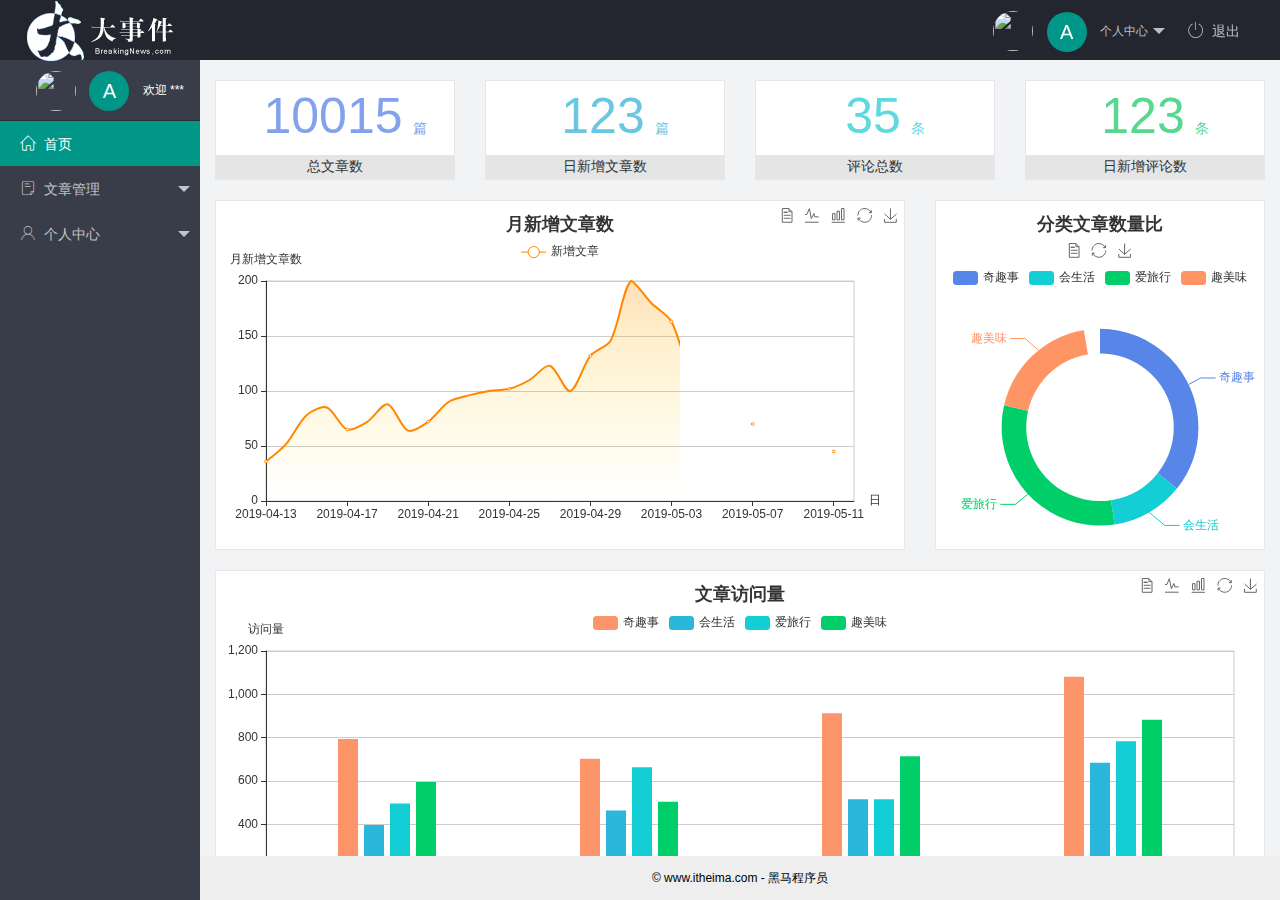
==== index.html @ da87f17a "init project" ====
<!DOCTYPE html>
<html lang="en">
  <head>
    <meta charset="UTF-8" />
    <meta name="viewport" content="width=device-width, initial-scale=1.0" />
    <title>后台主页</title>
    <!-- 导入 layui 的样式表 -->
    <link rel="stylesheet" href="/assets/lib/layui/css/layui.css" />
    <!-- 导入第三方图标库 -->
    <link rel="stylesheet" href="/assets/fonts/iconfont.css" />
    <!-- 导入自己的样式表 -->
    <link rel="stylesheet" href="/assets/css/index.css" />
  </head>
  <body class="layui-layout-body">
    <div class="layui-layout layui-layout-admin">
      <div class="layui-header">
        <div class="layui-logo">
          <img src="/assets/images/logo.png" alt="" />
        </div>
        <!-- 头部区域（可配合layui已有的水平导航） -->
        <ul class="layui-nav layui-layout-right">
          <li class="layui-nav-item">
            <a href="javascript:;" class="userinfo">
              <img src="http://t.cn/RCzsdCq" class="layui-nav-img" />
              <span class="text-avatar">A</span>
              个人中心
            </a>
            <dl class="layui-nav-child">
              <dd><a href="">基本资料</a></dd>
              <dd><a href="">更换头像</a></dd>
              <dd><a href="">重置密码</a></dd>
            </dl>
          </li>
          <li class="layui-nav-item">
            <a href=""><span class="iconfont icon-tuichu"></span>退出</a>
          </li>
        </ul>
      </div>

      <div class="layui-side layui-bg-black">
        <div class="layui-side-scroll">
          <div class="userinfo">
            <img src="http://t.cn/RCzsdCq" class="layui-nav-img" />
            <span class="text-avatar">A</span>
            <span id="welcome">欢迎 ***</span>
          </div>
          <!-- 左侧导航区域（可配合layui已有的垂直导航） -->
          <ul class="layui-nav layui-nav-tree" lay-shrink="all">
            <li class="layui-nav-item layui-this">
              <a href="/home/dashboard.html" target="fm"><span class="iconfont icon-home"></span>首页</a>
            </li>
            <li class="layui-nav-item">
              <a class="" href="javascript:;"><span class="iconfont icon-16"></span>文章管理</a>
              <dl class="layui-nav-child">
                <dd>
                  <a href="javascript:;"><i class="layui-icon layui-icon-app"></i>文章类别</a>
                </dd>
                <dd>
                  <a href="javascript:;"><i class="layui-icon layui-icon-app"></i>文章列表</a>
                </dd>
                <dd>
                  <a href="javascript:;"><i class="layui-icon layui-icon-app"></i>发布文章</a>
                </dd>
              </dl>
            </li>
            <li class="layui-nav-item">
              <a href="javascript:;"><span class="iconfont icon-user"></span>个人中心</a>
              <dl class="layui-nav-child">
                <dd>
                  <a href="javascript:;"><i class="layui-icon layui-icon-app"></i>基本资料</a>
                </dd>
                <dd>
                  <a href="javascript:;"><i class="layui-icon layui-icon-app"></i>更换头像</a>
                </dd>
                <dd>
                  <a href="javascript:;"><i class="layui-icon layui-icon-app"></i>重置密码</a>
                </dd>
              </dl>
            </li>
          </ul>
        </div>
      </div>

      <div class="layui-body">
        <!-- 内容主体区域 -->
        <iframe name="fm" src="/home/dashboard.html" frameborder="0"></iframe>
      </div>

      <div class="layui-footer">
        <!-- 底部固定区域 -->
        © www.itheima.com - 黑马程序员
      </div>
    </div>
    <!-- 导入 layui 的JS文件 -->
    <script src="/assets/lib/layui/layui.all.js"></script>
  </body>
</html>
---- assets/lib/layui/css/layui.css ----
/** layui-v2.5.5 MIT License By https://www.layui.com */
 .layui-inline,img{display:inline-block;vertical-align:middle}h1,h2,h3,h4,h5,h6{font-weight:400}.layui-edge,.layui-header,.layui-inline,.layui-main{position:relative}.layui-body,.layui-edge,.layui-elip{overflow:hidden}.layui-btn,.layui-edge,.layui-inline,img{vertical-align:middle}.layui-btn,.layui-disabled,.layui-icon,.layui-unselect{-moz-user-select:none;-webkit-user-select:none;-ms-user-select:none}.layui-elip,.layui-form-checkbox span,.layui-form-pane .layui-form-label{text-overflow:ellipsis;white-space:nowrap}.layui-breadcrumb,.layui-tree-btnGroup{visibility:hidden}blockquote,body,button,dd,div,dl,dt,form,h1,h2,h3,h4,h5,h6,input,li,ol,p,pre,td,textarea,th,ul{margin:0;padding:0;-webkit-tap-highlight-color:rgba(0,0,0,0)}a:active,a:hover{outline:0}img{border:none}li{list-style:none}table{border-collapse:collapse;border-spacing:0}h4,h5,h6{font-size:100%}button,input,optgroup,option,select,textarea{font-family:inherit;font-size:inherit;font-style:inherit;font-weight:inherit;outline:0}pre{white-space:pre-wrap;white-space:-moz-pre-wrap;white-space:-pre-wrap;white-space:-o-pre-wrap;word-wrap:break-word}body{line-height:24px;font:14px Helvetica Neue,Helvetica,PingFang SC,Tahoma,Arial,sans-serif}hr{height:1px;margin:10px 0;border:0;clear:both}a{color:#333;text-decoration:none}a:hover{color:#777}a cite{font-style:normal;*cursor:pointer}.layui-border-box,.layui-border-box *{box-sizing:border-box}.layui-box,.layui-box *{box-sizing:content-box}.layui-clear{clear:both;*zoom:1}.layui-clear:after{content:'\20';clear:both;*zoom:1;display:block;height:0}.layui-inline{*display:inline;*zoom:1}.layui-edge{display:inline-block;width:0;height:0;border-width:6px;border-style:dashed;border-color:transparent}.layui-edge-top{top:-4px;border-bottom-color:#999;border-bottom-style:solid}.layui-edge-right{border-left-color:#999;border-left-style:solid}.layui-edge-bottom{top:2px;border-top-color:#999;border-top-style:solid}.layui-edge-left{border-right-color:#999;border-right-style:solid}.layui-disabled,.layui-disabled:hover{color:#d2d2d2!important;cursor:not-allowed!important}.layui-circle{border-radius:100%}.layui-show{display:block!important}.layui-hide{display:none!important}@font-face{font-family:layui-icon;src:url(../font/iconfont.eot?v=250);src:url(../font/iconfont.eot?v=250#iefix) format('embedded-opentype'),url(../font/iconfont.woff2?v=250) format('woff2'),url(../font/iconfont.woff?v=250) format('woff'),url(../font/iconfont.ttf?v=250) format('truetype'),url(../font/iconfont.svg?v=250#layui-icon) format('svg')}.layui-icon{font-family:layui-icon!important;font-size:16px;font-style:normal;-webkit-font-smoothing:antialiased;-moz-osx-font-smoothing:grayscale}.layui-icon-reply-fill:before{content:"\e611"}.layui-icon-set-fill:before{content:"\e614"}.layui-icon-menu-fill:before{content:"\e60f"}.layui-icon-search:before{content:"\e615"}.layui-icon-share:before{content:"\e641"}.layui-icon-set-sm:before{content:"\e620"}.layui-icon-engine:before{content:"\e628"}.layui-icon-close:before{content:"\1006"}.layui-icon-close-fill:before{content:"\1007"}.layui-icon-chart-screen:before{content:"\e629"}.layui-icon-star:before{content:"\e600"}.layui-icon-circle-dot:before{content:"\e617"}.layui-icon-chat:before{content:"\e606"}.layui-icon-release:before{content:"\e609"}.layui-icon-list:before{content:"\e60a"}.layui-icon-chart:before{content:"\e62c"}.layui-icon-ok-circle:before{content:"\1005"}.layui-icon-layim-theme:before{content:"\e61b"}.layui-icon-table:before{content:"\e62d"}.layui-icon-right:before{content:"\e602"}.layui-icon-left:before{content:"\e603"}.layui-icon-cart-simple:before{content:"\e698"}.layui-icon-face-cry:before{content:"\e69c"}.layui-icon-face-smile:before{content:"\e6af"}.layui-icon-survey:before{content:"\e6b2"}.layui-icon-tree:before{content:"\e62e"}.layui-icon-upload-circle:before{content:"\e62f"}.layui-icon-add-circle:before{content:"\e61f"}.layui-icon-download-circle:before{content:"\e601"}.layui-icon-templeate-1:before{content:"\e630"}.layui-icon-util:before{content:"\e631"}.layui-icon-face-surprised:before{content:"\e664"}.layui-icon-edit:before{content:"\e642"}.layui-icon-speaker:before{content:"\e645"}.layui-icon-down:before{content:"\e61a"}.layui-icon-file:before{content:"\e621"}.layui-icon-layouts:before{content:"\e632"}.layui-icon-rate-half:before{content:"\e6c9"}.layui-icon-add-circle-fine:before{content:"\e608"}.layui-icon-prev-circle:before{content:"\e633"}.layui-icon-read:before{content:"\e705"}.layui-icon-404:before{content:"\e61c"}.layui-icon-carousel:before{content:"\e634"}.layui-icon-help:before{content:"\e607"}.layui-icon-code-circle:before{content:"\e635"}.layui-icon-water:before{content:"\e636"}.layui-icon-username:before{content:"\e66f"}.layui-icon-find-fill:before{content:"\e670"}.layui-icon-about:before{content:"\e60b"}.layui-icon-location:before{content:"\e715"}.layui-icon-up:before{content:"\e619"}.layui-icon-pause:before{content:"\e651"}.layui-icon-date:before{content:"\e637"}.layui-icon-layim-uploadfile:before{content:"\e61d"}.layui-icon-delete:before{content:"\e640"}.layui-icon-play:before{content:"\e652"}.layui-icon-top:before{content:"\e604"}.layui-icon-friends:before{content:"\e612"}.layui-icon-refresh-3:before{content:"\e9aa"}.layui-icon-ok:before{content:"\e605"}.layui-icon-layer:before{content:"\e638"}.layui-icon-face-smile-fine:before{content:"\e60c"}.layui-icon-dollar:before{content:"\e659"}.layui-icon-group:before{content:"\e613"}.layui-icon-layim-download:before{content:"\e61e"}.layui-icon-picture-fine:before{content:"\e60d"}.layui-icon-link:before{content:"\e64c"}.layui-icon-diamond:before{content:"\e735"}.layui-icon-log:before{content:"\e60e"}.layui-icon-rate-solid:before{content:"\e67a"}.layui-icon-fonts-del:before{content:"\e64f"}.layui-icon-unlink:before{content:"\e64d"}.layui-icon-fonts-clear:before{content:"\e639"}.layui-icon-triangle-r:before{content:"\e623"}.layui-icon-circle:before{content:"\e63f"}.layui-icon-radio:before{content:"\e643"}.layui-icon-align-center:before{content:"\e647"}.layui-icon-align-right:before{content:"\e648"}.layui-icon-align-left:before{content:"\e649"}.layui-icon-loading-1:before{content:"\e63e"}.layui-icon-return:before{content:"\e65c"}.layui-icon-fonts-strong:before{content:"\e62b"}.layui-icon-upload:before{content:"\e67c"}.layui-icon-dialogue:before{content:"\e63a"}.layui-icon-video:before{content:"\e6ed"}.layui-icon-headset:before{content:"\e6fc"}.layui-icon-cellphone-fine:before{content:"\e63b"}.layui-icon-add-1:before{content:"\e654"}.layui-icon-face-smile-b:before{content:"\e650"}.layui-icon-fonts-html:before{content:"\e64b"}.layui-icon-form:before{content:"\e63c"}.layui-icon-cart:before{content:"\e657"}.layui-icon-camera-fill:before{content:"\e65d"}.layui-icon-tabs:before{content:"\e62a"}.layui-icon-fonts-code:before{content:"\e64e"}.layui-icon-fire:before{content:"\e756"}.layui-icon-set:before{content:"\e716"}.layui-icon-fonts-u:before{content:"\e646"}.layui-icon-triangle-d:before{content:"\e625"}.layui-icon-tips:before{content:"\e702"}.layui-icon-picture:before{content:"\e64a"}.layui-icon-more-vertical:before{content:"\e671"}.layui-icon-flag:before{content:"\e66c"}.layui-icon-loading:before{content:"\e63d"}.layui-icon-fonts-i:before{content:"\e644"}.layui-icon-refresh-1:before{content:"\e666"}.layui-icon-rmb:before{content:"\e65e"}.layui-icon-home:before{content:"\e68e"}.layui-icon-user:before{content:"\e770"}.layui-icon-notice:before{content:"\e667"}.layui-icon-login-weibo:before{content:"\e675"}.layui-icon-voice:before{content:"\e688"}.layui-icon-upload-drag:before{content:"\e681"}.layui-icon-login-qq:before{content:"\e676"}.layui-icon-snowflake:before{content:"\e6b1"}.layui-icon-file-b:before{content:"\e655"}.layui-icon-template:before{content:"\e663"}.layui-icon-auz:before{content:"\e672"}.layui-icon-console:before{content:"\e665"}.layui-icon-app:before{content:"\e653"}.layui-icon-prev:before{content:"\e65a"}.layui-icon-website:before{content:"\e7ae"}.layui-icon-next:before{content:"\e65b"}.layui-icon-component:before{content:"\e857"}.layui-icon-more:before{content:"\e65f"}.layui-icon-login-wechat:before{content:"\e677"}.layui-icon-shrink-right:before{content:"\e668"}.layui-icon-spread-left:before{content:"\e66b"}.layui-icon-camera:before{content:"\e660"}.layui-icon-note:before{content:"\e66e"}.layui-icon-refresh:before{content:"\e669"}.layui-icon-female:before{content:"\e661"}.layui-icon-male:before{content:"\e662"}.layui-icon-password:before{content:"\e673"}.layui-icon-senior:before{content:"\e674"}.layui-icon-theme:before{content:"\e66a"}.layui-icon-tread:before{content:"\e6c5"}.layui-icon-praise:before{content:"\e6c6"}.layui-icon-star-fill:before{content:"\e658"}.layui-icon-rate:before{content:"\e67b"}.layui-icon-template-1:before{content:"\e656"}.layui-icon-vercode:before{content:"\e679"}.layui-icon-cellphone:before{content:"\e678"}.layui-icon-screen-full:before{content:"\e622"}.layui-icon-screen-restore:before{content:"\e758"}.layui-icon-cols:before{content:"\e610"}.layui-icon-export:before{content:"\e67d"}.layui-icon-print:before{content:"\e66d"}.layui-icon-slider:before{content:"\e714"}.layui-icon-addition:before{content:"\e624"}.layui-icon-subtraction:before{content:"\e67e"}.layui-icon-service:before{content:"\e626"}.layui-icon-transfer:before{content:"\e691"}.layui-main{width:1140px;margin:0 auto}.layui-header{z-index:1000;height:60px}.layui-header a:hover{transition:all .5s;-webkit-transition:all .5s}.layui-side{position:fixed;left:0;top:0;bottom:0;z-index:999;width:200px;overflow-x:hidden}.layui-side-scroll{position:relative;width:220px;height:100%;overflow-x:hidden}.layui-body{position:absolute;left:200px;right:0;top:0;bottom:0;z-index:998;width:auto;overflow-y:auto;box-sizing:border-box}.layui-layout-body{overflow:hidden}.layui-layout-admin .layui-header{background-color:#23262E}.layui-layout-admin .layui-side{top:60px;width:200px;overflow-x:hidden}.layui-layout-admin .layui-body{position:fixed;top:60px;bottom:44px}.layui-layout-admin .layui-main{width:auto;margin:0 15px}.layui-layout-admin .layui-footer{position:fixed;left:200px;right:0;bottom:0;height:44px;line-height:44px;padding:0 15px;background-color:#eee}.layui-layout-admin .layui-logo{position:absolute;left:0;top:0;width:200px;height:100%;line-height:60px;text-align:center;color:#009688;font-size:16px}.layui-layout-admin .layui-header .layui-nav{background:0 0}.layui-layout-left{position:absolute!important;left:200px;top:0}.layui-layout-right{position:absolute!important;right:0;top:0}.layui-container{position:relative;margin:0 auto;padding:0 15px;box-sizing:border-box}.layui-fluid{position:relative;margin:0 auto;padding:0 15px}.layui-row:after,.layui-row:before{content:'';display:block;clear:both}.layui-col-lg1,.layui-col-lg10,.layui-col-lg11,.layui-col-lg12,.layui-col-lg2,.layui-col-lg3,.layui-col-lg4,.layui-col-lg5,.layui-col-lg6,.layui-col-lg7,.layui-col-lg8,.layui-col-lg9,.layui-col-md1,.layui-col-md10,.layui-col-md11,.layui-col-md12,.layui-col-md2,.layui-col-md3,.layui-col-md4,.layui-col-md5,.layui-col-md6,.layui-col-md7,.layui-col-md8,.layui-col-md9,.layui-col-sm1,.layui-col-sm10,.layui-col-sm11,.layui-col-sm12,.layui-col-sm2,.layui-col-sm3,.layui-col-sm4,.layui-col-sm5,.layui-col-sm6,.layui-col-sm7,.layui-col-sm8,.layui-col-sm9,.layui-col-xs1,.layui-col-xs10,.layui-col-xs11,.layui-col-xs12,.layui-col-xs2,.layui-col-xs3,.layui-col-xs4,.layui-col-xs5,.layui-col-xs6,.layui-col-xs7,.layui-col-xs8,.layui-col-xs9{position:relative;display:block;box-sizing:border-box}.layui-col-xs1,.layui-col-xs10,.layui-col-xs11,.layui-col-xs12,.layui-col-xs2,.layui-col-xs3,.layui-col-xs4,.layui-col-xs5,.layui-col-xs6,.layui-col-xs7,.layui-col-xs8,.layui-col-xs9{float:left}.layui-col-xs1{width:8.33333333%}.layui-col-xs2{width:16.66666667%}.layui-col-xs3{width:25%}.layui-col-xs4{width:33.33333333%}.layui-col-xs5{width:41.66666667%}.layui-col-xs6{width:50%}.layui-col-xs7{width:58.33333333%}.layui-col-xs8{width:66.66666667%}.layui-col-xs9{width:75%}.layui-col-xs10{width:83.33333333%}.layui-col-xs11{width:91.66666667%}.layui-col-xs12{width:100%}.layui-col-xs-offset1{margin-left:8.33333333%}.layui-col-xs-offset2{margin-left:16.66666667%}.layui-col-xs-offset3{margin-left:25%}.layui-col-xs-offset4{margin-left:33.33333333%}.layui-col-xs-offset5{margin-left:41.66666667%}.layui-col-xs-offset6{margin-left:50%}.layui-col-xs-offset7{margin-left:58.33333333%}.layui-col-xs-offset8{margin-left:66.66666667%}.layui-col-xs-offset9{margin-left:75%}.layui-col-xs-offset10{margin-left:83.33333333%}.layui-col-xs-offset11{margin-left:91.66666667%}.layui-col-xs-offset12{margin-left:100%}@media screen and (max-width:768px){.layui-hide-xs{display:none!important}.layui-show-xs-block{display:block!important}.layui-show-xs-inline{display:inline!important}.layui-show-xs-inline-block{display:inline-block!important}}@media screen and (min-width:768px){.layui-container{width:750px}.layui-hide-sm{display:none!important}.layui-show-sm-block{display:block!important}.layui-show-sm-inline{display:inline!important}.layui-show-sm-inline-block{display:inline-block!important}.layui-col-sm1,.layui-col-sm10,.layui-col-sm11,.layui-col-sm12,.layui-col-sm2,.layui-col-sm3,.layui-col-sm4,.layui-col-sm5,.layui-col-sm6,.layui-col-sm7,.layui-col-sm8,.layui-col-sm9{float:left}.layui-col-sm1{width:8.33333333%}.layui-col-sm2{width:16.66666667%}.layui-col-sm3{width:25%}.layui-col-sm4{width:33.33333333%}.layui-col-sm5{width:41.66666667%}.layui-col-sm6{width:50%}.layui-col-sm7{width:58.33333333%}.layui-col-sm8{width:66.66666667%}.layui-col-sm9{width:75%}.layui-col-sm10{width:83.33333333%}.layui-col-sm11{width:91.66666667%}.layui-col-sm12{width:100%}.layui-col-sm-offset1{margin-left:8.33333333%}.layui-col-sm-offset2{margin-left:16.66666667%}.layui-col-sm-offset3{margin-left:25%}.layui-col-sm-offset4{margin-left:33.33333333%}.layui-col-sm-offset5{margin-left:41.66666667%}.layui-col-sm-offset6{margin-left:50%}.layui-col-sm-offset7{margin-left:58.33333333%}.layui-col-sm-offset8{margin-left:66.66666667%}.layui-col-sm-offset9{margin-left:75%}.layui-col-sm-offset10{margin-left:83.33333333%}.layui-col-sm-offset11{margin-left:91.66666667%}.layui-col-sm-offset12{margin-left:100%}}@media screen and (min-width:992px){.layui-container{width:970px}.layui-hide-md{display:none!important}.layui-show-md-block{display:block!important}.layui-show-md-inline{display:inline!important}.layui-show-md-inline-block{display:inline-block!important}.layui-col-md1,.layui-col-md10,.layui-col-md11,.layui-col-md12,.layui-col-md2,.layui-col-md3,.layui-col-md4,.layui-col-md5,.layui-col-md6,.layui-col-md7,.layui-col-md8,.layui-col-md9{float:left}.layui-col-md1{width:8.33333333%}.layui-col-md2{width:16.66666667%}.layui-col-md3{width:25%}.layui-col-md4{width:33.33333333%}.layui-col-md5{width:41.66666667%}.layui-col-md6{width:50%}.layui-col-md7{width:58.33333333%}.layui-col-md8{width:66.66666667%}.layui-col-md9{width:75%}.layui-col-md10{width:83.33333333%}.layui-col-md11{width:91.66666667%}.layui-col-md12{width:100%}.layui-col-md-offset1{margin-left:8.33333333%}.layui-col-md-offset2{margin-left:16.66666667%}.layui-col-md-offset3{margin-left:25%}.layui-col-md-offset4{margin-left:33.33333333%}.layui-col-md-offset5{margin-left:41.66666667%}.layui-col-md-offset6{margin-left:50%}.layui-col-md-offset7{margin-left:58.33333333%}.layui-col-md-offset8{margin-left:66.66666667%}.layui-col-md-offset9{margin-left:75%}.layui-col-md-offset10{margin-left:83.33333333%}.layui-col-md-offset11{margin-left:91.66666667%}.layui-col-md-offset12{margin-left:100%}}@media screen and (min-width:1200px){.layui-container{width:1170px}.layui-hide-lg{display:none!important}.layui-show-lg-block{display:block!important}.layui-show-lg-inline{display:inline!important}.layui-show-lg-inline-block{display:inline-block!important}.layui-col-lg1,.layui-col-lg10,.layui-col-lg11,.layui-col-lg12,.layui-col-lg2,.layui-col-lg3,.layui-col-lg4,.layui-col-lg5,.layui-col-lg6,.layui-col-lg7,.layui-col-lg8,.layui-col-lg9{float:left}.layui-col-lg1{width:8.33333333%}.layui-col-lg2{width:16.66666667%}.layui-col-lg3{width:25%}.layui-col-lg4{width:33.33333333%}.layui-col-lg5{width:41.66666667%}.layui-col-lg6{width:50%}.layui-col-lg7{width:58.33333333%}.layui-col-lg8{width:66.66666667%}.layui-col-lg9{width:75%}.layui-col-lg10{width:83.33333333%}.layui-col-lg11{width:91.66666667%}.layui-col-lg12{width:100%}.layui-col-lg-offset1{margin-left:8.33333333%}.layui-col-lg-offset2{margin-left:16.66666667%}.layui-col-lg-offset3{margin-left:25%}.layui-col-lg-offset4{margin-left:33.33333333%}.layui-col-lg-offset5{margin-left:41.66666667%}.layui-col-lg-offset6{margin-left:50%}.layui-col-lg-offset7{margin-left:58.33333333%}.layui-col-lg-offset8{margin-left:66.66666667%}.layui-col-lg-offset9{margin-left:75%}.layui-col-lg-offset10{margin-left:83.33333333%}.layui-col-lg-offset11{margin-left:91.66666667%}.layui-col-lg-offset12{margin-left:100%}}.layui-col-space1{margin:-.5px}.layui-col-space1>*{padding:.5px}.layui-col-space3{margin:-1.5px}.layui-col-space3>*{padding:1.5px}.layui-col-space5{margin:-2.5px}.layui-col-space5>*{padding:2.5px}.layui-col-space8{margin:-3.5px}.layui-col-space8>*{padding:3.5px}.layui-col-space10{margin:-5px}.layui-col-space10>*{padding:5px}.layui-col-space12{margin:-6px}.layui-col-space12>*{padding:6px}.layui-col-space15{margin:-7.5px}.layui-col-space15>*{padding:7.5px}.layui-col-space18{margin:-9px}.layui-col-space18>*{padding:9px}.layui-col-space20{margin:-10px}.layui-col-space20>*{padding:10px}.layui-col-space22{margin:-11px}.layui-col-space22>*{padding:11px}.layui-col-space25{margin:-12.5px}.layui-col-space25>*{padding:12.5px}.layui-col-space30{margin:-15px}.layui-col-space30>*{padding:15px}.layui-btn,.layui-input,.layui-select,.layui-textarea,.layui-upload-button{outline:0;-webkit-appearance:none;transition:all .3s;-webkit-transition:all .3s;box-sizing:border-box}.layui-elem-quote{margin-bottom:10px;padding:15px;line-height:22px;border-left:5px solid #009688;border-radius:0 2px 2px 0;background-color:#f2f2f2}.layui-quote-nm{border-style:solid;border-width:1px 1px 1px 5px;background:0 0}.layui-elem-field{margin-bottom:10px;padding:0;border-width:1px;border-style:solid}.layui-elem-field legend{margin-left:20px;padding:0 10px;font-size:20px;font-weight:300}.layui-field-title{margin:10px 0 20px;border-width:1px 0 0}.layui-field-box{padding:10px 15px}.layui-field-title .layui-field-box{padding:10px 0}.layui-progress{position:relative;height:6px;border-radius:20px;background-color:#e2e2e2}.layui-progress-bar{position:absolute;left:0;top:0;width:0;max-width:100%;height:6px;border-radius:20px;text-align:right;background-color:#5FB878;transition:all .3s;-webkit-transition:all .3s}.layui-progress-big,.layui-progress-big .layui-progress-bar{height:18px;line-height:18px}.layui-progress-text{position:relative;top:-20px;line-height:18px;font-size:12px;color:#666}.layui-progress-big .layui-progress-text{position:static;padding:0 10px;color:#fff}.layui-collapse{border-width:1px;border-style:solid;border-radius:2px}.layui-colla-content,.layui-colla-item{border-top-width:1px;border-top-style:solid}.layui-colla-item:first-child{border-top:none}.layui-colla-title{position:relative;height:42px;line-height:42px;padding:0 15px 0 35px;color:#333;background-color:#f2f2f2;cursor:pointer;font-size:14px;overflow:hidden}.layui-colla-content{display:none;padding:10px 15px;line-height:22px;color:#666}.layui-colla-icon{position:absolute;left:15px;top:0;font-size:14px}.layui-card{margin-bottom:15px;border-radius:2px;background-color:#fff;box-shadow:0 1px 2px 0 rgba(0,0,0,.05)}.layui-card:last-child{margin-bottom:0}.layui-card-header{position:relative;height:42px;line-height:42px;padding:0 15px;border-bottom:1px solid #f6f6f6;color:#333;border-radius:2px 2px 0 0;font-size:14px}.layui-bg-black,.layui-bg-blue,.layui-bg-cyan,.layui-bg-green,.layui-bg-orange,.layui-bg-red{color:#fff!important}.layui-card-body{position:relative;padding:10px 15px;line-height:24px}.layui-card-body[pad15]{padding:15px}.layui-card-body[pad20]{padding:20px}.layui-card-body .layui-table{margin:5px 0}.layui-card .layui-tab{margin:0}.layui-panel-window{position:relative;padding:15px;border-radius:0;border-top:5px solid #E6E6E6;background-color:#fff}.layui-auxiliar-moving{position:fixed;left:0;right:0;top:0;bottom:0;width:100%;height:100%;background:0 0;z-index:9999999999}.layui-form-label,.layui-form-mid,.layui-form-select,.layui-input-block,.layui-input-inline,.layui-textarea{position:relative}.layui-bg-red{background-color:#FF5722!important}.layui-bg-orange{background-color:#FFB800!important}.layui-bg-green{background-color:#009688!important}.layui-bg-cyan{background-color:#2F4056!important}.layui-bg-blue{background-color:#1E9FFF!important}.layui-bg-black{background-color:#393D49!important}.layui-bg-gray{background-color:#eee!important;color:#666!important}.layui-badge-rim,.layui-colla-content,.layui-colla-item,.layui-collapse,.layui-elem-field,.layui-form-pane .layui-form-item[pane],.layui-form-pane .layui-form-label,.layui-input,.layui-layedit,.layui-layedit-tool,.layui-quote-nm,.layui-select,.layui-tab-bar,.layui-tab-card,.layui-tab-title,.layui-tab-title .layui-this:after,.layui-textarea{border-color:#e6e6e6}.layui-timeline-item:before,hr{background-color:#e6e6e6}.layui-text{line-height:22px;font-size:14px;color:#666}.layui-text h1,.layui-text h2,.layui-text h3{font-weight:500;color:#333}.layui-text h1{font-size:30px}.layui-text h2{font-size:24px}.layui-text h3{font-size:18px}.layui-text a:not(.layui-btn){color:#01AAED}.layui-text a:not(.layui-btn):hover{text-decoration:underline}.layui-text ul{padding:5px 0 5px 15px}.layui-text ul li{margin-top:5px;list-style-type:disc}.layui-text em,.layui-word-aux{color:#999!important;padding:0 5px!important}.layui-btn{display:inline-block;height:38px;line-height:38px;padding:0 18px;background-color:#009688;color:#fff;white-space:nowrap;text-align:center;font-size:14px;border:none;border-radius:2px;cursor:pointer}.layui-btn:hover{opacity:.8;filter:alpha(opacity=80);color:#fff}.layui-btn:active{opacity:1;filter:alpha(opacity=100)}.layui-btn+.layui-btn{margin-left:10px}.layui-btn-container{font-size:0}.layui-btn-container .layui-btn{margin-right:10px;margin-bottom:10px}.layui-btn-container .layui-btn+.layui-btn{margin-left:0}.layui-table .layui-btn-container .layui-btn{margin-bottom:9px}.layui-btn-radius{border-radius:100px}.layui-btn .layui-icon{margin-right:3px;font-size:18px;vertical-align:bottom;vertical-align:middle\9}.layui-btn-primary{border:1px solid #C9C9C9;background-color:#fff;color:#555}.layui-btn-primary:hover{border-color:#009688;color:#333}.layui-btn-normal{background-color:#1E9FFF}.layui-btn-warm{background-color:#FFB800}.layui-btn-danger{background-color:#FF5722}.layui-btn-checked{background-color:#5FB878}.layui-btn-disabled,.layui-btn-disabled:active,.layui-btn-disabled:hover{border:1px solid #e6e6e6;background-color:#FBFBFB;color:#C9C9C9;cursor:not-allowed;opacity:1}.layui-btn-lg{height:44px;line-height:44px;padding:0 25px;font-size:16px}.layui-btn-sm{height:30px;line-height:30px;padding:0 10px;font-size:12px}.layui-btn-sm i{font-size:16px!important}.layui-btn-xs{height:22px;line-height:22px;padding:0 5px;font-size:12px}.layui-btn-xs i{font-size:14px!important}.layui-btn-group{display:inline-block;vertical-align:middle;font-size:0}.layui-btn-group .layui-btn{margin-left:0!important;margin-right:0!important;border-left:1px solid rgba(255,255,255,.5);border-radius:0}.layui-btn-group .layui-btn-primary{border-left:none}.layui-btn-group .layui-btn-primary:hover{border-color:#C9C9C9;color:#009688}.layui-btn-group .layui-btn:first-child{border-left:none;border-radius:2px 0 0 2px}.layui-btn-group .layui-btn-primary:first-child{border-left:1px solid #c9c9c9}.layui-btn-group .layui-btn:last-child{border-radius:0 2px 2px 0}.layui-btn-group .layui-btn+.layui-btn{margin-left:0}.layui-btn-group+.layui-btn-group{margin-left:10px}.layui-btn-fluid{width:100%}.layui-input,.layui-select,.layui-textarea{height:38px;line-height:1.3;line-height:38px\9;border-width:1px;border-style:solid;background-color:#fff;border-radius:2px}.layui-input::-webkit-input-placeholder,.layui-select::-webkit-input-placeholder,.layui-textarea::-webkit-input-placeholder{line-height:1.3}.layui-input,.layui-textarea{display:block;width:100%;padding-left:10px}.layui-input:hover,.layui-textarea:hover{border-color:#D2D2D2!important}.layui-input:focus,.layui-textarea:focus{border-color:#C9C9C9!important}.layui-textarea{min-height:100px;height:auto;line-height:20px;padding:6px 10px;resize:vertical}.layui-select{padding:0 10px}.layui-form input[type=checkbox],.layui-form input[type=radio],.layui-form select{display:none}.layui-form [lay-ignore]{display:initial}.layui-form-item{margin-bottom:15px;clear:both;*zoom:1}.layui-form-item:after{content:'\20';clear:both;*zoom:1;display:block;height:0}.layui-form-label{float:left;display:block;padding:9px 15px;width:80px;font-weight:400;line-height:20px;text-align:right}.layui-form-label-col{display:block;float:none;padding:9px 0;line-height:20px;text-align:left}.layui-form-item .layui-inline{margin-bottom:5px;margin-right:10px}.layui-input-block{margin-left:110px;min-height:36px}.layui-input-inline{display:inline-block;vertical-align:middle}.layui-form-item .layui-input-inline{float:left;width:190px;margin-right:10px}.layui-form-text .layui-input-inline{width:auto}.layui-form-mid{float:left;display:block;padding:9px 0!important;line-height:20px;margin-right:10px}.layui-form-danger+.layui-form-select .layui-input,.layui-form-danger:focus{border-color:#FF5722!important}.layui-form-select .layui-input{padding-right:30px;cursor:pointer}.layui-form-select .layui-edge{position:absolute;right:10px;top:50%;margin-top:-3px;cursor:pointer;border-width:6px;border-top-color:#c2c2c2;border-top-style:solid;transition:all .3s;-webkit-transition:all .3s}.layui-form-select dl{display:none;position:absolute;left:0;top:42px;padding:5px 0;z-index:899;min-width:100%;border:1px solid #d2d2d2;max-height:300px;overflow-y:auto;background-color:#fff;border-radius:2px;box-shadow:0 2px 4px rgba(0,0,0,.12);box-sizing:border-box}.layui-form-select dl dd,.layui-form-select dl dt{padding:0 10px;line-height:36px;white-space:nowrap;overflow:hidden;text-overflow:ellipsis}.layui-form-select dl dt{font-size:12px;color:#999}.layui-form-select dl dd{cursor:pointer}.layui-form-select dl dd:hover{background-color:#f2f2f2;-webkit-transition:.5s all;transition:.5s all}.layui-form-select .layui-select-group dd{padding-left:20px}.layui-form-select dl dd.layui-select-tips{padding-left:10px!important;color:#999}.layui-form-select dl dd.layui-this{background-color:#5FB878;color:#fff}.layui-form-checkbox,.layui-form-select dl dd.layui-disabled{background-color:#fff}.layui-form-selected dl{display:block}.layui-form-checkbox,.layui-form-checkbox *,.layui-form-switch{display:inline-block;vertical-align:middle}.layui-form-selected .layui-edge{margin-top:-9px;-webkit-transform:rotate(180deg);transform:rotate(180deg);margin-top:-3px\9}:root .layui-form-selected .layui-edge{margin-top:-9px\0/IE9}.layui-form-selectup dl{top:auto;bottom:42px}.layui-select-none{margin:5px 0;text-align:center;color:#999}.layui-select-disabled .layui-disabled{border-color:#eee!important}.layui-select-disabled .layui-edge{border-top-color:#d2d2d2}.layui-form-checkbox{position:relative;height:30px;line-height:30px;margin-right:10px;padding-right:30px;cursor:pointer;font-size:0;-webkit-transition:.1s linear;transition:.1s linear;box-sizing:border-box}.layui-form-checkbox span{padding:0 10px;height:100%;font-size:14px;border-radius:2px 0 0 2px;background-color:#d2d2d2;color:#fff;overflow:hidden}.layui-form-checkbox:hover span{background-color:#c2c2c2}.layui-form-checkbox i{position:absolute;right:0;top:0;width:30px;height:28px;border:1px solid #d2d2d2;border-left:none;border-radius:0 2px 2px 0;color:#fff;font-size:20px;text-align:center}.layui-form-checkbox:hover i{border-color:#c2c2c2;color:#c2c2c2}.layui-form-checked,.layui-form-checked:hover{border-color:#5FB878}.layui-form-checked span,.layui-form-checked:hover span{background-color:#5FB878}.layui-form-checked i,.layui-form-checked:hover i{color:#5FB878}.layui-form-item .layui-form-checkbox{margin-top:4px}.layui-form-checkbox[lay-skin=primary]{height:auto!important;line-height:normal!important;min-width:18px;min-height:18px;border:none!important;margin-right:0;padding-left:28px;padding-right:0;background:0 0}.layui-form-checkbox[lay-skin=primary] span{padding-left:0;padding-right:15px;line-height:18px;background:0 0;color:#666}.layui-form-checkbox[lay-skin=primary] i{right:auto;left:0;width:16px;height:16px;line-height:16px;border:1px solid #d2d2d2;font-size:12px;border-radius:2px;background-color:#fff;-webkit-transition:.1s linear;transition:.1s linear}.layui-form-checkbox[lay-skin=primary]:hover i{border-color:#5FB878;color:#fff}.layui-form-checked[lay-skin=primary] i{border-color:#5FB878!important;background-color:#5FB878;color:#fff}.layui-checkbox-disbaled[lay-skin=primary] span{background:0 0!important;color:#c2c2c2}.layui-checkbox-disbaled[lay-skin=primary]:hover i{border-color:#d2d2d2}.layui-form-item .layui-form-checkbox[lay-skin=primary]{margin-top:10px}.layui-form-switch{position:relative;height:22px;line-height:22px;min-width:35px;padding:0 5px;margin-top:8px;border:1px solid #d2d2d2;border-radius:20px;cursor:pointer;background-color:#fff;-webkit-transition:.1s linear;transition:.1s linear}.layui-form-switch i{position:absolute;left:5px;top:3px;width:16px;height:16px;border-radius:20px;background-color:#d2d2d2;-webkit-transition:.1s linear;transition:.1s linear}.layui-form-switch em{position:relative;top:0;width:25px;margin-left:21px;padding:0!important;text-align:center!important;color:#999!important;font-style:normal!important;font-size:12px}.layui-form-onswitch{border-color:#5FB878;background-color:#5FB878}.layui-checkbox-disbaled,.layui-checkbox-disbaled i{border-color:#e2e2e2!important}.layui-form-onswitch i{left:100%;margin-left:-21px;background-color:#fff}.layui-form-onswitch em{margin-left:5px;margin-right:21px;color:#fff!important}.layui-checkbox-disbaled span{background-color:#e2e2e2!important}.layui-checkbox-disbaled:hover i{color:#fff!important}[lay-radio]{display:none}.layui-form-radio,.layui-form-radio *{display:inline-block;vertical-align:middle}.layui-form-radio{line-height:28px;margin:6px 10px 0 0;padding-right:10px;cursor:pointer;font-size:0}.layui-form-radio *{font-size:14px}.layui-form-radio>i{margin-right:8px;font-size:22px;color:#c2c2c2}.layui-form-radio>i:hover,.layui-form-radioed>i{color:#5FB878}.layui-radio-disbaled>i{color:#e2e2e2!important}.layui-form-pane .layui-form-label{width:110px;padding:8px 15px;height:38px;line-height:20px;border-width:1px;border-style:solid;border-radius:2px 0 0 2px;text-align:center;background-color:#FBFBFB;overflow:hidden;box-sizing:border-box}.layui-form-pane .layui-input-inline{margin-left:-1px}.layui-form-pane .layui-input-block{margin-left:110px;left:-1px}.layui-form-pane .layui-input{border-radius:0 2px 2px 0}.layui-form-pane .layui-form-text .layui-form-label{float:none;width:100%;border-radius:2px;box-sizing:border-box;text-align:left}.layui-form-pane .layui-form-text .layui-input-inline{display:block;margin:0;top:-1px;clear:both}.layui-form-pane .layui-form-text .layui-input-block{margin:0;left:0;top:-1px}.layui-form-pane .layui-form-text .layui-textarea{min-height:100px;border-radius:0 0 2px 2px}.layui-form-pane .layui-form-checkbox{margin:4px 0 4px 10px}.layui-form-pane .layui-form-radio,.layui-form-pane .layui-form-switch{margin-top:6px;margin-left:10px}.layui-form-pane .layui-form-item[pane]{position:relative;border-width:1px;border-style:solid}.layui-form-pane .layui-form-item[pane] .layui-form-label{position:absolute;left:0;top:0;height:100%;border-width:0 1px 0 0}.layui-form-pane .layui-form-item[pane] .layui-input-inline{margin-left:110px}@media screen and (max-width:450px){.layui-form-item .layui-form-label{text-overflow:ellipsis;overflow:hidden;white-space:nowrap}.layui-form-item .layui-inline{display:block;margin-right:0;margin-bottom:20px;clear:both}.layui-form-item .layui-inline:after{content:'\20';clear:both;display:block;height:0}.layui-form-item .layui-input-inline{display:block;float:none;left:-3px;width:auto;margin:0 0 10px 112px}.layui-form-item .layui-input-inline+.layui-form-mid{margin-left:110px;top:-5px;padding:0}.layui-form-item .layui-form-checkbox{margin-right:5px;margin-bottom:5px}}.layui-layedit{border-width:1px;border-style:solid;border-radius:2px}.layui-layedit-tool{padding:3px 5px;border-bottom-width:1px;border-bottom-style:solid;font-size:0}.layedit-tool-fixed{position:fixed;top:0;border-top:1px solid #e2e2e2}.layui-layedit-tool .layedit-tool-mid,.layui-layedit-tool .layui-icon{display:inline-block;vertical-align:middle;text-align:center;font-size:14px}.layui-layedit-tool .layui-icon{position:relative;width:32px;height:30px;line-height:30px;margin:3px 5px;color:#777;cursor:pointer;border-radius:2px}.layui-layedit-tool .layui-icon:hover{color:#393D49}.layui-layedit-tool .layui-icon:active{color:#000}.layui-layedit-tool .layedit-tool-active{background-color:#e2e2e2;color:#000}.layui-layedit-tool .layui-disabled,.layui-layedit-tool .layui-disabled:hover{color:#d2d2d2;cursor:not-allowed}.layui-layedit-tool .layedit-tool-mid{width:1px;height:18px;margin:0 10px;background-color:#d2d2d2}.layedit-tool-html{width:50px!important;font-size:30px!important}.layedit-tool-b,.layedit-tool-code,.layedit-tool-help{font-size:16px!important}.layedit-tool-d,.layedit-tool-face,.layedit-tool-image,.layedit-tool-unlink{font-size:18px!important}.layedit-tool-image input{position:absolute;font-size:0;left:0;top:0;width:100%;height:100%;opacity:.01;filter:Alpha(opacity=1);cursor:pointer}.layui-layedit-iframe iframe{display:block;width:100%}#LAY_layedit_code{overflow:hidden}.layui-laypage{display:inline-block;*display:inline;*zoom:1;vertical-align:middle;margin:10px 0;font-size:0}.layui-laypage>a:first-child,.layui-laypage>a:first-child em{border-radius:2px 0 0 2px}.layui-laypage>a:last-child,.layui-laypage>a:last-child em{border-radius:0 2px 2px 0}.layui-laypage>:first-child{margin-left:0!important}.layui-laypage>:last-child{margin-right:0!important}.layui-laypage a,.layui-laypage button,.layui-laypage input,.layui-laypage select,.layui-laypage span{border:1px solid #e2e2e2}.layui-laypage a,.layui-laypage span{display:inline-block;*display:inline;*zoom:1;vertical-align:middle;padding:0 15px;height:28px;line-height:28px;margin:0 -1px 5px 0;background-color:#fff;color:#333;font-size:12px}.layui-flow-more a *,.layui-laypage input,.layui-table-view select[lay-ignore]{display:inline-block}.layui-laypage a:hover{color:#009688}.layui-laypage em{font-style:normal}.layui-laypage .layui-laypage-spr{color:#999;font-weight:700}.layui-laypage a{text-decoration:none}.layui-laypage .layui-laypage-curr{position:relative}.layui-laypage .layui-laypage-curr em{position:relative;color:#fff}.layui-laypage .layui-laypage-curr .layui-laypage-em{position:absolute;left:-1px;top:-1px;padding:1px;width:100%;height:100%;background-color:#009688}.layui-laypage-em{border-radius:2px}.layui-laypage-next em,.layui-laypage-prev em{font-family:Sim sun;font-size:16px}.layui-laypage .layui-laypage-count,.layui-laypage .layui-laypage-limits,.layui-laypage .layui-laypage-refresh,.layui-laypage .layui-laypage-skip{margin-left:10px;margin-right:10px;padding:0;border:none}.layui-laypage .layui-laypage-limits,.layui-laypage .layui-laypage-refresh{vertical-align:top}.layui-laypage .layui-laypage-refresh i{font-size:18px;cursor:pointer}.layui-laypage select{height:22px;padding:3px;border-radius:2px;cursor:pointer}.layui-laypage .layui-laypage-skip{height:30px;line-height:30px;color:#999}.layui-laypage button,.layui-laypage input{height:30px;line-height:30px;border-radius:2px;vertical-align:top;background-color:#fff;box-sizing:border-box}.layui-laypage input{width:40px;margin:0 10px;padding:0 3px;text-align:center}.layui-laypage input:focus,.layui-laypage select:focus{border-color:#009688!important}.layui-laypage button{margin-left:10px;padding:0 10px;cursor:pointer}.layui-table,.layui-table-view{margin:10px 0}.layui-flow-more{margin:10px 0;text-align:center;color:#999;font-size:14px}.layui-flow-more a{height:32px;line-height:32px}.layui-flow-more a *{vertical-align:top}.layui-flow-more a cite{padding:0 20px;border-radius:3px;background-color:#eee;color:#333;font-style:normal}.layui-flow-more a cite:hover{opacity:.8}.layui-flow-more a i{font-size:30px;color:#737383}.layui-table{width:100%;background-color:#fff;color:#666}.layui-table tr{transition:all .3s;-webkit-transition:all .3s}.layui-table th{text-align:left;font-weight:400}.layui-table tbody tr:hover,.layui-table thead tr,.layui-table-click,.layui-table-header,.layui-table-hover,.layui-table-mend,.layui-table-patch,.layui-table-tool,.layui-table-total,.layui-table-total tr,.layui-table[lay-even] tr:nth-child(even){background-color:#f2f2f2}.layui-table td,.layui-table th,.layui-table-col-set,.layui-table-fixed-r,.layui-table-grid-down,.layui-table-header,.layui-table-page,.layui-table-tips-main,.layui-table-tool,.layui-table-total,.layui-table-view,.layui-table[lay-skin=line],.layui-table[lay-skin=row]{border-width:1px;border-style:solid;border-color:#e6e6e6}.layui-table td,.layui-table th{position:relative;padding:9px 15px;min-height:20px;line-height:20px;font-size:14px}.layui-table[lay-skin=line] td,.layui-table[lay-skin=line] th{border-width:0 0 1px}.layui-table[lay-skin=row] td,.layui-table[lay-skin=row] th{border-width:0 1px 0 0}.layui-table[lay-skin=nob] td,.layui-table[lay-skin=nob] th{border:none}.layui-table img{max-width:100px}.layui-table[lay-size=lg] td,.layui-table[lay-size=lg] th{padding:15px 30px}.layui-table-view .layui-table[lay-size=lg] .layui-table-cell{height:40px;line-height:40px}.layui-table[lay-size=sm] td,.layui-table[lay-size=sm] th{font-size:12px;padding:5px 10px}.layui-table-view .layui-table[lay-size=sm] .layui-table-cell{height:20px;line-height:20px}.layui-table[lay-data]{display:none}.layui-table-box{position:relative;overflow:hidden}.layui-table-view .layui-table{position:relative;width:auto;margin:0}.layui-table-view .layui-table[lay-skin=line]{border-width:0 1px 0 0}.layui-table-view .layui-table[lay-skin=row]{border-width:0 0 1px}.layui-table-view .layui-table td,.layui-table-view .layui-table th{padding:5px 0;border-top:none;border-left:none}.layui-table-view .layui-table th.layui-unselect .layui-table-cell span{cursor:pointer}.layui-table-view .layui-table td{cursor:default}.layui-table-view .layui-table td[data-edit=text]{cursor:text}.layui-table-view .layui-form-checkbox[lay-skin=primary] i{width:18px;height:18px}.layui-table-view .layui-form-radio{line-height:0;padding:0}.layui-table-view .layui-form-radio>i{margin:0;font-size:20px}.layui-table-init{position:absolute;left:0;top:0;width:100%;height:100%;text-align:center;z-index:110}.layui-table-init .layui-icon{position:absolute;left:50%;top:50%;margin:-15px 0 0 -15px;font-size:30px;color:#c2c2c2}.layui-table-header{border-width:0 0 1px;overflow:hidden}.layui-table-header .layui-table{margin-bottom:-1px}.layui-table-tool .layui-inline[lay-event]{position:relative;width:26px;height:26px;padding:5px;line-height:16px;margin-right:10px;text-align:center;color:#333;border:1px solid #ccc;cursor:pointer;-webkit-transition:.5s all;transition:.5s all}.layui-table-tool .layui-inline[lay-event]:hover{border:1px solid #999}.layui-table-tool-temp{padding-right:120px}.layui-table-tool-self{position:absolute;right:17px;top:10px}.layui-table-tool .layui-table-tool-self .layui-inline[lay-event]{margin:0 0 0 10px}.layui-table-tool-panel{position:absolute;top:29px;left:-1px;padding:5px 0;min-width:150px;min-height:40px;border:1px solid #d2d2d2;text-align:left;overflow-y:auto;background-color:#fff;box-shadow:0 2px 4px rgba(0,0,0,.12)}.layui-table-cell,.layui-table-tool-panel li{overflow:hidden;text-overflow:ellipsis;white-space:nowrap}.layui-table-tool-panel li{padding:0 10px;line-height:30px;-webkit-transition:.5s all;transition:.5s all}.layui-table-tool-panel li .layui-form-checkbox[lay-skin=primary]{width:100%;padding-left:28px}.layui-table-tool-panel li:hover{background-color:#f2f2f2}.layui-table-tool-panel li .layui-form-checkbox[lay-skin=primary] i{position:absolute;left:0;top:0}.layui-table-tool-panel li .layui-form-checkbox[lay-skin=primary] span{padding:0}.layui-table-tool .layui-table-tool-self .layui-table-tool-panel{left:auto;right:-1px}.layui-table-col-set{position:absolute;right:0;top:0;width:20px;height:100%;border-width:0 0 0 1px;background-color:#fff}.layui-table-sort{width:10px;height:20px;margin-left:5px;cursor:pointer!important}.layui-table-sort .layui-edge{position:absolute;left:5px;border-width:5px}.layui-table-sort .layui-table-sort-asc{top:3px;border-top:none;border-bottom-style:solid;border-bottom-color:#b2b2b2}.layui-table-sort .layui-table-sort-asc:hover{border-bottom-color:#666}.layui-table-sort .layui-table-sort-desc{bottom:5px;border-bottom:none;border-top-style:solid;border-top-color:#b2b2b2}.layui-table-sort .layui-table-sort-desc:hover{border-top-color:#666}.layui-table-sort[lay-sort=asc] .layui-table-sort-asc{border-bottom-color:#000}.layui-table-sort[lay-sort=desc] .layui-table-sort-desc{border-top-color:#000}.layui-table-cell{height:28px;line-height:28px;padding:0 15px;position:relative;box-sizing:border-box}.layui-table-cell .layui-form-checkbox[lay-skin=primary]{top:-1px;padding:0}.layui-table-cell .layui-table-link{color:#01AAED}.laytable-cell-checkbox,.laytable-cell-numbers,.laytable-cell-radio,.laytable-cell-space{padding:0;text-align:center}.layui-table-body{position:relative;overflow:auto;margin-right:-1px;margin-bottom:-1px}.layui-table-body .layui-none{line-height:26px;padding:15px;text-align:center;color:#999}.layui-table-fixed{position:absolute;left:0;top:0;z-index:101}.layui-table-fixed .layui-table-body{overflow:hidden}.layui-table-fixed-l{box-shadow:0 -1px 8px rgba(0,0,0,.08)}.layui-table-fixed-r{left:auto;right:-1px;border-width:0 0 0 1px;box-shadow:-1px 0 8px rgba(0,0,0,.08)}.layui-table-fixed-r .layui-table-header{position:relative;overflow:visible}.layui-table-mend{position:absolute;right:-49px;top:0;height:100%;width:50px}.layui-table-tool{position:relative;z-index:890;width:100%;min-height:50px;line-height:30px;padding:10px 15px;border-width:0 0 1px}.layui-table-tool .layui-btn-container{margin-bottom:-10px}.layui-table-page,.layui-table-total{border-width:1px 0 0;margin-bottom:-1px;overflow:hidden}.layui-table-page{position:relative;width:100%;padding:7px 7px 0;height:41px;font-size:12px;white-space:nowrap}.layui-table-page>div{height:26px}.layui-table-page .layui-laypage{margin:0}.layui-table-page .layui-laypage a,.layui-table-page .layui-laypage span{height:26px;line-height:26px;margin-bottom:10px;border:none;background:0 0}.layui-table-page .layui-laypage a,.layui-table-page .layui-laypage span.layui-laypage-curr{padding:0 12px}.layui-table-page .layui-laypage span{margin-left:0;padding:0}.layui-table-page .layui-laypage .layui-laypage-prev{margin-left:-7px!important}.layui-table-page .layui-laypage .layui-laypage-curr .layui-laypage-em{left:0;top:0;padding:0}.layui-table-page .layui-laypage button,.layui-table-page .layui-laypage input{height:26px;line-height:26px}.layui-table-page .layui-laypage input{width:40px}.layui-table-page .layui-laypage button{padding:0 10px}.layui-table-page select{height:18px}.layui-table-patch .layui-table-cell{padding:0;width:30px}.layui-table-edit{position:absolute;left:0;top:0;width:100%;height:100%;padding:0 14px 1px;border-radius:0;box-shadow:1px 1px 20px rgba(0,0,0,.15)}.layui-table-edit:focus{border-color:#5FB878!important}select.layui-table-edit{padding:0 0 0 10px;border-color:#C9C9C9}.layui-table-view .layui-form-checkbox,.layui-table-view .layui-form-radio,.layui-table-view .layui-form-switch{top:0;margin:0;box-sizing:content-box}.layui-table-view .layui-form-checkbox{top:-1px;height:26px;line-height:26px}.layui-table-view .layui-form-checkbox i{height:26px}.layui-table-grid .layui-table-cell{overflow:visible}.layui-table-grid-down{position:absolute;top:0;right:0;width:26px;height:100%;padding:5px 0;border-width:0 0 0 1px;text-align:center;background-color:#fff;color:#999;cursor:pointer}.layui-table-grid-down .layui-icon{position:absolute;top:50%;left:50%;margin:-8px 0 0 -8px}.layui-table-grid-down:hover{background-color:#fbfbfb}body .layui-table-tips .layui-layer-content{background:0 0;padding:0;box-shadow:0 1px 6px rgba(0,0,0,.12)}.layui-table-tips-main{margin:-44px 0 0 -1px;max-height:150px;padding:8px 15px;font-size:14px;overflow-y:scroll;background-color:#fff;color:#666}.layui-table-tips-c{position:absolute;right:-3px;top:-13px;width:20px;height:20px;padding:3px;cursor:pointer;background-color:#666;border-radius:50%;color:#fff}.layui-table-tips-c:hover{background-color:#777}.layui-table-tips-c:before{position:relative;right:-2px}.layui-upload-file{display:none!important;opacity:.01;filter:Alpha(opacity=1)}.layui-upload-drag,.layui-upload-form,.layui-upload-wrap{display:inline-block}.layui-upload-list{margin:10px 0}.layui-upload-choose{padding:0 10px;color:#999}.layui-upload-drag{position:relative;padding:30px;border:1px dashed #e2e2e2;background-color:#fff;text-align:center;cursor:pointer;color:#999}.layui-upload-drag .layui-icon{font-size:50px;color:#009688}.layui-upload-drag[lay-over]{border-color:#009688}.layui-upload-iframe{position:absolute;width:0;height:0;border:0;visibility:hidden}.layui-upload-wrap{position:relative;vertical-align:middle}.layui-upload-wrap .layui-upload-file{display:block!important;position:absolute;left:0;top:0;z-index:10;font-size:100px;width:100%;height:100%;opacity:.01;filter:Alpha(opacity=1);cursor:pointer}.layui-transfer-active,.layui-transfer-box{display:inline-block;vertical-align:middle}.layui-transfer-box,.layui-transfer-header,.layui-transfer-search{border-width:0;border-style:solid;border-color:#e6e6e6}.layui-transfer-box{position:relative;border-width:1px;width:200px;height:360px;border-radius:2px;background-color:#fff}.layui-transfer-box .layui-form-checkbox{width:100%;margin:0!important}.layui-transfer-header{height:38px;line-height:38px;padding:0 10px;border-bottom-width:1px}.layui-transfer-search{position:relative;padding:10px;border-bottom-width:1px}.layui-transfer-search .layui-input{height:32px;padding-left:30px;font-size:12px}.layui-transfer-search .layui-icon-search{position:absolute;left:20px;top:50%;margin-top:-8px;color:#666}.layui-transfer-active{margin:0 15px}.layui-transfer-active .layui-btn{display:block;margin:0;padding:0 15px;background-color:#5FB878;border-color:#5FB878;color:#fff}.layui-transfer-active .layui-btn-disabled{background-color:#FBFBFB;border-color:#e6e6e6;color:#C9C9C9}.layui-transfer-active .layui-btn:first-child{margin-bottom:15px}.layui-transfer-active .layui-btn .layui-icon{margin:0;font-size:14px!important}.layui-transfer-data{padding:5px 0;overflow:auto}.layui-transfer-data li{height:32px;line-height:32px;padding:0 10px}.layui-transfer-data li:hover{background-color:#f2f2f2;transition:.5s all}.layui-transfer-data .layui-none{padding:15px 10px;text-align:center;color:#999}.layui-nav{position:relative;padding:0 20px;background-color:#393D49;color:#fff;border-radius:2px;font-size:0;box-sizing:border-box}.layui-nav *{font-size:14px}.layui-nav .layui-nav-item{position:relative;display:inline-block;*display:inline;*zoom:1;vertical-align:middle;line-height:60px}.layui-nav .layui-nav-item a{display:block;padding:0 20px;color:#fff;color:rgba(255,255,255,.7);transition:all .3s;-webkit-transition:all .3s}.layui-nav .layui-this:after,.layui-nav-bar,.layui-nav-tree .layui-nav-itemed:after{position:absolute;left:0;top:0;width:0;height:5px;background-color:#5FB878;transition:all .2s;-webkit-transition:all .2s}.layui-nav-bar{z-index:1000}.layui-nav .layui-nav-item a:hover,.layui-nav .layui-this a{color:#fff}.layui-nav .layui-this:after{content:'';top:auto;bottom:0;width:100%}.layui-nav-img{width:30px;height:30px;margin-right:10px;border-radius:50%}.layui-nav .layui-nav-more{content:'';width:0;height:0;border-style:solid dashed dashed;border-color:#fff transparent transparent;overflow:hidden;cursor:pointer;transition:all .2s;-webkit-transition:all .2s;position:absolute;top:50%;right:3px;margin-top:-3px;border-width:6px;border-top-color:rgba(255,255,255,.7)}.layui-nav .layui-nav-mored,.layui-nav-itemed>a .layui-nav-more{margin-top:-9px;border-style:dashed dashed solid;border-color:transparent transparent #fff}.layui-nav-child{display:none;position:absolute;left:0;top:65px;min-width:100%;line-height:36px;padding:5px 0;box-shadow:0 2px 4px rgba(0,0,0,.12);border:1px solid #d2d2d2;background-color:#fff;z-index:100;border-radius:2px;white-space:nowrap}.layui-nav .layui-nav-child a{color:#333}.layui-nav .layui-nav-child a:hover{background-color:#f2f2f2;color:#000}.layui-nav-child dd{position:relative}.layui-nav .layui-nav-child dd.layui-this a,.layui-nav-child dd.layui-this{background-color:#5FB878;color:#fff}.layui-nav-child dd.layui-this:after{display:none}.layui-nav-tree{width:200px;padding:0}.layui-nav-tree .layui-nav-item{display:block;width:100%;line-height:45px}.layui-nav-tree .layui-nav-item a{position:relative;height:45px;line-height:45px;text-overflow:ellipsis;overflow:hidden;white-space:nowrap}.layui-nav-tree .layui-nav-item a:hover{background-color:#4E5465}.layui-nav-tree .layui-nav-bar{width:5px;height:0;background-color:#009688}.layui-nav-tree .layui-nav-child dd.layui-this,.layui-nav-tree .layui-nav-child dd.layui-this a,.layui-nav-tree .layui-this,.layui-nav-tree .layui-this>a,.layui-nav-tree .layui-this>a:hover{background-color:#009688;color:#fff}.layui-nav-tree .layui-this:after{display:none}.layui-nav-itemed>a,.layui-nav-tree .layui-nav-title a,.layui-nav-tree .layui-nav-title a:hover{color:#fff!important}.layui-nav-tree .layui-nav-child{position:relative;z-index:0;top:0;border:none;box-shadow:none}.layui-nav-tree .layui-nav-child a{height:40px;line-height:40px;color:#fff;color:rgba(255,255,255,.7)}.layui-nav-tree .layui-nav-child,.layui-nav-tree .layui-nav-child a:hover{background:0 0;color:#fff}.layui-nav-tree .layui-nav-more{right:10px}.layui-nav-itemed>.layui-nav-child{display:block;padding:0;background-color:rgba(0,0,0,.3)!important}.layui-nav-itemed>.layui-nav-child>.layui-this>.layui-nav-child{display:block}.layui-nav-side{position:fixed;top:0;bottom:0;left:0;overflow-x:hidden;z-index:999}.layui-bg-blue .layui-nav-bar,.layui-bg-blue .layui-nav-itemed:after,.layui-bg-blue .layui-this:after{background-color:#93D1FF}.layui-bg-blue .layui-nav-child dd.layui-this{background-color:#1E9FFF}.layui-bg-blue .layui-nav-itemed>a,.layui-nav-tree.layui-bg-blue .layui-nav-title a,.layui-nav-tree.layui-bg-blue .layui-nav-title a:hover{background-color:#007DDB!important}.layui-breadcrumb{font-size:0}.layui-breadcrumb>*{font-size:14px}.layui-breadcrumb a{color:#999!important}.layui-breadcrumb a:hover{color:#5FB878!important}.layui-breadcrumb a cite{color:#666;font-style:normal}.layui-breadcrumb span[lay-separator]{margin:0 10px;color:#999}.layui-tab{margin:10px 0;text-align:left!important}.layui-tab[overflow]>.layui-tab-title{overflow:hidden}.layui-tab-title{position:relative;left:0;height:40px;white-space:nowrap;font-size:0;border-bottom-width:1px;border-bottom-style:solid;transition:all .2s;-webkit-transition:all .2s}.layui-tab-title li{display:inline-block;*display:inline;*zoom:1;vertical-align:middle;font-size:14px;transition:all .2s;-webkit-transition:all .2s;position:relative;line-height:40px;min-width:65px;padding:0 15px;text-align:center;cursor:pointer}.layui-tab-title li a{display:block}.layui-tab-title .layui-this{color:#000}.layui-tab-title .layui-this:after{position:absolute;left:0;top:0;content:'';width:100%;height:41px;border-width:1px;border-style:solid;border-bottom-color:#fff;border-radius:2px 2px 0 0;box-sizing:border-box;pointer-events:none}.layui-tab-bar{position:absolute;right:0;top:0;z-index:10;width:30px;height:39px;line-height:39px;border-width:1px;border-style:solid;border-radius:2px;text-align:center;background-color:#fff;cursor:pointer}.layui-tab-bar .layui-icon{position:relative;display:inline-block;top:3px;transition:all .3s;-webkit-transition:all .3s}.layui-tab-item{display:none}.layui-tab-more{padding-right:30px;height:auto!important;white-space:normal!important}.layui-tab-more li.layui-this:after{border-bottom-color:#e2e2e2;border-radius:2px}.layui-tab-more .layui-tab-bar .layui-icon{top:-2px;top:3px\9;-webkit-transform:rotate(180deg);transform:rotate(180deg)}:root .layui-tab-more .layui-tab-bar .layui-icon{top:-2px\0/IE9}.layui-tab-content{padding:10px}.layui-tab-title li .layui-tab-close{position:relative;display:inline-block;width:18px;height:18px;line-height:20px;margin-left:8px;top:1px;text-align:center;font-size:14px;color:#c2c2c2;transition:all .2s;-webkit-transition:all .2s}.layui-tab-title li .layui-tab-close:hover{border-radius:2px;background-color:#FF5722;color:#fff}.layui-tab-brief>.layui-tab-title .layui-this{color:#009688}.layui-tab-brief>.layui-tab-more li.layui-this:after,.layui-tab-brief>.layui-tab-title .layui-this:after{border:none;border-radius:0;border-bottom:2px solid #5FB878}.layui-tab-brief[overflow]>.layui-tab-title .layui-this:after{top:-1px}.layui-tab-card{border-width:1px;border-style:solid;border-radius:2px;box-shadow:0 2px 5px 0 rgba(0,0,0,.1)}.layui-tab-card>.layui-tab-title{background-color:#f2f2f2}.layui-tab-card>.layui-tab-title li{margin-right:-1px;margin-left:-1px}.layui-tab-card>.layui-tab-title .layui-this{background-color:#fff}.layui-tab-card>.layui-tab-title .layui-this:after{border-top:none;border-width:1px;border-bottom-color:#fff}.layui-tab-card>.layui-tab-title .layui-tab-bar{height:40px;line-height:40px;border-radius:0;border-top:none;border-right:none}.layui-tab-card>.layui-tab-more .layui-this{background:0 0;color:#5FB878}.layui-tab-card>.layui-tab-more .layui-this:after{border:none}.layui-timeline{padding-left:5px}.layui-timeline-item{position:relative;padding-bottom:20px}.layui-timeline-axis{position:absolute;left:-5px;top:0;z-index:10;width:20px;height:20px;line-height:20px;background-color:#fff;color:#5FB878;border-radius:50%;text-align:center;cursor:pointer}.layui-timeline-axis:hover{color:#FF5722}.layui-timeline-item:before{content:'';position:absolute;left:5px;top:0;z-index:0;width:1px;height:100%}.layui-timeline-item:last-child:before{display:none}.layui-timeline-item:first-child:before{display:block}.layui-timeline-content{padding-left:25px}.layui-timeline-title{position:relative;margin-bottom:10px}.layui-badge,.layui-badge-dot,.layui-badge-rim{position:relative;display:inline-block;padding:0 6px;font-size:12px;text-align:center;background-color:#FF5722;color:#fff;border-radius:2px}.layui-badge{height:18px;line-height:18px}.layui-badge-dot{width:8px;height:8px;padding:0;border-radius:50%}.layui-badge-rim{height:18px;line-height:18px;border-width:1px;border-style:solid;background-color:#fff;color:#666}.layui-btn .layui-badge,.layui-btn .layui-badge-dot{margin-left:5px}.layui-nav .layui-badge,.layui-nav .layui-badge-dot{position:absolute;top:50%;margin:-8px 6px 0}.layui-tab-title .layui-badge,.layui-tab-title .layui-badge-dot{left:5px;top:-2px}.layui-carousel{position:relative;left:0;top:0;background-color:#f8f8f8}.layui-carousel>[carousel-item]{position:relative;width:100%;height:100%;overflow:hidden}.layui-carousel>[carousel-item]:before{position:absolute;content:'\e63d';left:50%;top:50%;width:100px;line-height:20px;margin:-10px 0 0 -50px;text-align:center;color:#c2c2c2;font-family:layui-icon!important;font-size:30px;font-style:normal;-webkit-font-smoothing:antialiased;-moz-osx-font-smoothing:grayscale}.layui-carousel>[carousel-item]>*{display:none;position:absolute;left:0;top:0;width:100%;height:100%;background-color:#f8f8f8;transition-duration:.3s;-webkit-transition-duration:.3s}.layui-carousel-updown>*{-webkit-transition:.3s ease-in-out up;transition:.3s ease-in-out up}.layui-carousel-arrow{display:none\9;opacity:0;position:absolute;left:10px;top:50%;margin-top:-18px;width:36px;height:36px;line-height:36px;text-align:center;font-size:20px;border:0;border-radius:50%;background-color:rgba(0,0,0,.2);color:#fff;-webkit-transition-duration:.3s;transition-duration:.3s;cursor:pointer}.layui-carousel-arrow[lay-type=add]{left:auto!important;right:10px}.layui-carousel:hover .layui-carousel-arrow[lay-type=add],.layui-carousel[lay-arrow=always] .layui-carousel-arrow[lay-type=add]{right:20px}.layui-carousel[lay-arrow=always] .layui-carousel-arrow{opacity:1;left:20px}.layui-carousel[lay-arrow=none] .layui-carousel-arrow{display:none}.layui-carousel-arrow:hover,.layui-carousel-ind ul:hover{background-color:rgba(0,0,0,.35)}.layui-carousel:hover .layui-carousel-arrow{display:block\9;opacity:1;left:20px}.layui-carousel-ind{position:relative;top:-35px;width:100%;line-height:0!important;text-align:center;font-size:0}.layui-carousel[lay-indicator=outside]{margin-bottom:30px}.layui-carousel[lay-indicator=outside] .layui-carousel-ind{top:10px}.layui-carousel[lay-indicator=outside] .layui-carousel-ind ul{background-color:rgba(0,0,0,.5)}.layui-carousel[lay-indicator=none] .layui-carousel-ind{display:none}.layui-carousel-ind ul{display:inline-block;padding:5px;background-color:rgba(0,0,0,.2);border-radius:10px;-webkit-transition-duration:.3s;transition-duration:.3s}.layui-carousel-ind li{display:inline-block;width:10px;height:10px;margin:0 3px;font-size:14px;background-color:#e2e2e2;background-color:rgba(255,255,255,.5);border-radius:50%;cursor:pointer;-webkit-transition-duration:.3s;transition-duration:.3s}.layui-carousel-ind li:hover{background-color:rgba(255,255,255,.7)}.layui-carousel-ind li.layui-this{background-color:#fff}.layui-carousel>[carousel-item]>.layui-carousel-next,.layui-carousel>[carousel-item]>.layui-carousel-prev,.layui-carousel>[carousel-item]>.layui-this{display:block}.layui-carousel>[carousel-item]>.layui-this{left:0}.layui-carousel>[carousel-item]>.layui-carousel-prev{left:-100%}.layui-carousel>[carousel-item]>.layui-carousel-next{left:100%}.layui-carousel>[carousel-item]>.layui-carousel-next.layui-carousel-left,.layui-carousel>[carousel-item]>.layui-carousel-prev.layui-carousel-right{left:0}.layui-carousel>[carousel-item]>.layui-this.layui-carousel-left{left:-100%}.layui-carousel>[carousel-item]>.layui-this.layui-carousel-right{left:100%}.layui-carousel[lay-anim=updown] .layui-carousel-arrow{left:50%!important;top:20px;margin:0 0 0 -18px}.layui-carousel[lay-anim=updown]>[carousel-item]>*,.layui-carousel[lay-anim=fade]>[carousel-item]>*{left:0!important}.layui-carousel[lay-anim=updown] .layui-carousel-arrow[lay-type=add]{top:auto!important;bottom:20px}.layui-carousel[lay-anim=updown] .layui-carousel-ind{position:absolute;top:50%;right:20px;width:auto;height:auto}.layui-carousel[lay-anim=updown] .layui-carousel-ind ul{padding:3px 5px}.layui-carousel[lay-anim=updown] .layui-carousel-ind li{display:block;margin:6px 0}.layui-carousel[lay-anim=updown]>[carousel-item]>.layui-this{top:0}.layui-carousel[lay-anim=updown]>[carousel-item]>.layui-carousel-prev{top:-100%}.layui-carousel[lay-anim=updown]>[carousel-item]>.layui-carousel-next{top:100%}.layui-carousel[lay-anim=updown]>[carousel-item]>.layui-carousel-next.layui-carousel-left,.layui-carousel[lay-anim=updown]>[carousel-item]>.layui-carousel-prev.layui-carousel-right{top:0}.layui-carousel[lay-anim=updown]>[carousel-item]>.layui-this.layui-carousel-left{top:-100%}.layui-carousel[lay-anim=updown]>[carousel-item]>.layui-this.layui-carousel-right{top:100%}.layui-carousel[lay-anim=fade]>[carousel-item]>.layui-carousel-next,.layui-carousel[lay-anim=fade]>[carousel-item]>.layui-carousel-prev{opacity:0}.layui-carousel[lay-anim=fade]>[carousel-item]>.layui-carousel-next.layui-carousel-left,.layui-carousel[lay-anim=fade]>[carousel-item]>.layui-carousel-prev.layui-carousel-right{opacity:1}.layui-carousel[lay-anim=fade]>[carousel-item]>.layui-this.layui-carousel-left,.layui-carousel[lay-anim=fade]>[carousel-item]>.layui-this.layui-carousel-right{opacity:0}.layui-fixbar{position:fixed;right:15px;bottom:15px;z-index:999999}.layui-fixbar li{width:50px;height:50px;line-height:50px;margin-bottom:1px;text-align:center;cursor:pointer;font-size:30px;background-color:#9F9F9F;color:#fff;border-radius:2px;opacity:.95}.layui-fixbar li:hover{opacity:.85}.layui-fixbar li:active{opacity:1}.layui-fixbar .layui-fixbar-top{display:none;font-size:40px}body .layui-util-face{border:none;background:0 0}body .layui-util-face .layui-layer-content{padding:0;background-color:#fff;color:#666;box-shadow:none}.layui-util-face .layui-layer-TipsG{display:none}.layui-util-face ul{position:relative;width:372px;padding:10px;border:1px solid #D9D9D9;background-color:#fff;box-shadow:0 0 20px rgba(0,0,0,.2)}.layui-util-face ul li{cursor:pointer;float:left;border:1px solid #e8e8e8;height:22px;width:26px;overflow:hidden;margin:-1px 0 0 -1px;padding:4px 2px;text-align:center}.layui-util-face ul li:hover{position:relative;z-index:2;border:1px solid #eb7350;background:#fff9ec}.layui-code{position:relative;margin:10px 0;padding:15px;line-height:20px;border:1px solid #ddd;border-left-width:6px;background-color:#F2F2F2;color:#333;font-family:Courier New;font-size:12px}.layui-rate,.layui-rate *{display:inline-block;vertical-align:middle}.layui-rate{padding:10px 5px 10px 0;font-size:0}.layui-rate li i.layui-icon{font-size:20px;color:#FFB800;margin-right:5px;transition:all .3s;-webkit-transition:all .3s}.layui-rate li i:hover{cursor:pointer;transform:scale(1.12);-webkit-transform:scale(1.12)}.layui-rate[readonly] li i:hover{cursor:default;transform:scale(1)}.layui-colorpicker{width:26px;height:26px;border:1px solid #e6e6e6;padding:5px;border-radius:2px;line-height:24px;display:inline-block;cursor:pointer;transition:all .3s;-webkit-transition:all .3s}.layui-colorpicker:hover{border-color:#d2d2d2}.layui-colorpicker.layui-colorpicker-lg{width:34px;height:34px;line-height:32px}.layui-colorpicker.layui-colorpicker-sm{width:24px;height:24px;line-height:22px}.layui-colorpicker.layui-colorpicker-xs{width:22px;height:22px;line-height:20px}.layui-colorpicker-trigger-bgcolor{display:block;background:url([data-uri]);border-radius:2px}.layui-colorpicker-trigger-span{display:block;height:100%;box-sizing:border-box;border:1px solid rgba(0,0,0,.15);border-radius:2px;text-align:center}.layui-colorpicker-trigger-i{display:inline-block;color:#FFF;font-size:12px}.layui-colorpicker-trigger-i.layui-icon-close{color:#999}.layui-colorpicker-main{position:absolute;z-index:66666666;width:280px;padding:7px;background:#FFF;border:1px solid #d2d2d2;border-radius:2px;box-shadow:0 2px 4px rgba(0,0,0,.12)}.layui-colorpicker-main-wrapper{height:180px;position:relative}.layui-colorpicker-basis{width:260px;height:100%;position:relative}.layui-colorpicker-basis-white{width:100%;height:100%;position:absolute;top:0;left:0;background:linear-gradient(90deg,#FFF,hsla(0,0%,100%,0))}.layui-colorpicker-basis-black{width:100%;height:100%;position:absolute;top:0;left:0;background:linear-gradient(0deg,#000,transparent)}.layui-colorpicker-basis-cursor{width:10px;height:10px;border:1px solid #FFF;border-radius:50%;position:absolute;top:-3px;right:-3px;cursor:pointer}.layui-colorpicker-side{position:absolute;top:0;right:0;width:12px;height:100%;background:linear-gradient(red,#FF0,#0F0,#0FF,#00F,#F0F,red)}.layui-colorpicker-side-slider{width:100%;height:5px;box-shadow:0 0 1px #888;box-sizing:border-box;background:#FFF;border-radius:1px;border:1px solid #f0f0f0;cursor:pointer;position:absolute;left:0}.layui-colorpicker-main-alpha{display:none;height:12px;margin-top:7px;background:url([data-uri])}.layui-colorpicker-alpha-bgcolor{height:100%;position:relative}.layui-colorpicker-alpha-slider{width:5px;height:100%;box-shadow:0 0 1px #888;box-sizing:border-box;background:#FFF;border-radius:1px;border:1px solid #f0f0f0;cursor:pointer;position:absolute;top:0}.layui-colorpicker-main-pre{padding-top:7px;font-size:0}.layui-colorpicker-pre{width:20px;height:20px;border-radius:2px;display:inline-block;margin-left:6px;margin-bottom:7px;cursor:pointer}.layui-colorpicker-pre:nth-child(11n+1){margin-left:0}.layui-colorpicker-pre-isalpha{background:url([data-uri])}.layui-colorpicker-pre.layui-this{box-shadow:0 0 3px 2px rgba(0,0,0,.15)}.layui-colorpicker-pre>div{height:100%;border-radius:2px}.layui-colorpicker-main-input{text-align:right;padding-top:7px}.layui-colorpicker-main-input .layui-btn-container .layui-btn{margin:0 0 0 10px}.layui-colorpicker-main-input div.layui-inline{float:left;margin-right:10px;font-size:14px}.layui-colorpicker-main-input input.layui-input{width:150px;height:30px;color:#666}.layui-slider{height:4px;background:#e2e2e2;border-radius:3px;position:relative;cursor:pointer}.layui-slider-bar{border-radius:3px;position:absolute;height:100%}.layui-slider-step{position:absolute;top:0;width:4px;height:4px;border-radius:50%;background:#FFF;-webkit-transform:translateX(-50%);transform:translateX(-50%)}.layui-slider-wrap{width:36px;height:36px;position:absolute;top:-16px;-webkit-transform:translateX(-50%);transform:translateX(-50%);z-index:10;text-align:center}.layui-slider-wrap-btn{width:12px;height:12px;border-radius:50%;background:#FFF;display:inline-block;vertical-align:middle;cursor:pointer;transition:.3s}.layui-slider-wrap:after{content:"";height:100%;display:inline-block;vertical-align:middle}.layui-slider-wrap-btn.layui-slider-hover,.layui-slider-wrap-btn:hover{transform:scale(1.2)}.layui-slider-wrap-btn.layui-disabled:hover{transform:scale(1)!important}.layui-slider-tips{position:absolute;top:-42px;z-index:66666666;white-space:nowrap;display:none;-webkit-transform:translateX(-50%);transform:translateX(-50%);color:#FFF;background:#000;border-radius:3px;height:25px;line-height:25px;padding:0 10px}.layui-slider-tips:after{content:'';position:absolute;bottom:-12px;left:50%;margin-left:-6px;width:0;height:0;border-width:6px;border-style:solid;border-color:#000 transparent transparent}.layui-slider-input{width:70px;height:32px;border:1px solid #e6e6e6;border-radius:3px;font-size:16px;line-height:32px;position:absolute;right:0;top:-15px}.layui-slider-input-btn{display:none;position:absolute;top:0;right:0;width:20px;height:100%;border-left:1px solid #d2d2d2}.layui-slider-input-btn i{cursor:pointer;position:absolute;right:0;bottom:0;width:20px;height:50%;font-size:12px;line-height:16px;text-align:center;color:#999}.layui-slider-input-btn i:first-child{top:0;border-bottom:1px solid #d2d2d2}.layui-slider-input-txt{height:100%;font-size:14px}.layui-slider-input-txt input{height:100%;border:none}.layui-slider-input-btn i:hover{color:#009688}.layui-slider-vertical{width:4px;margin-left:34px}.layui-slider-vertical .layui-slider-bar{width:4px}.layui-slider-vertical .layui-slider-step{top:auto;left:0;-webkit-transform:translateY(50%);transform:translateY(50%)}.layui-slider-vertical .layui-slider-wrap{top:auto;left:-16px;-webkit-transform:translateY(50%);transform:translateY(50%)}.layui-slider-vertical .layui-slider-tips{top:auto;left:2px}@media \0screen{.layui-slider-wrap-btn{margin-left:-20px}.layui-slider-vertical .layui-slider-wrap-btn{margin-left:0;margin-bottom:-20px}.layui-slider-vertical .layui-slider-tips{margin-left:-8px}.layui-slider>span{margin-left:8px}}.layui-tree{line-height:22px}.layui-tree .layui-form-checkbox{margin:0!important}.layui-tree-set{width:100%;position:relative}.layui-tree-pack{display:none;padding-left:20px;position:relative}.layui-tree-iconClick,.layui-tree-main{display:inline-block;vertical-align:middle}.layui-tree-line .layui-tree-pack{padding-left:27px}.layui-tree-line .layui-tree-set .layui-tree-set:after{content:'';position:absolute;top:14px;left:-9px;width:17px;height:0;border-top:1px dotted #c0c4cc}.layui-tree-entry{position:relative;padding:3px 0;height:20px;white-space:nowrap}.layui-tree-entry:hover{background-color:#eee}.layui-tree-line .layui-tree-entry:hover{background-color:rgba(0,0,0,0)}.layui-tree-line .layui-tree-entry:hover .layui-tree-txt{color:#999;text-decoration:underline;transition:.3s}.layui-tree-main{cursor:pointer;padding-right:10px}.layui-tree-line .layui-tree-set:before{content:'';position:absolute;top:0;left:-9px;width:0;height:100%;border-left:1px dotted #c0c4cc}.layui-tree-line .layui-tree-set.layui-tree-setLineShort:before{height:13px}.layui-tree-line .layui-tree-set.layui-tree-setHide:before{height:0}.layui-tree-iconClick{position:relative;height:20px;line-height:20px;margin:0 10px;color:#c0c4cc}.layui-tree-icon{height:12px;line-height:12px;width:12px;text-align:center;border:1px solid #c0c4cc}.layui-tree-iconClick .layui-icon{font-size:18px}.layui-tree-icon .layui-icon{font-size:12px;color:#666}.layui-tree-iconArrow{padding:0 5px}.layui-tree-iconArrow:after{content:'';position:absolute;left:4px;top:3px;z-index:100;width:0;height:0;border-width:5px;border-style:solid;border-color:transparent transparent transparent #c0c4cc;transition:.5s}.layui-tree-btnGroup,.layui-tree-editInput{position:relative;vertical-align:middle;display:inline-block}.layui-tree-spread>.layui-tree-entry>.layui-tree-iconClick>.layui-tree-iconArrow:after{transform:rotate(90deg) translate(3px,4px)}.layui-tree-txt{display:inline-block;vertical-align:middle;color:#555}.layui-tree-search{margin-bottom:15px;color:#666}.layui-tree-btnGroup .layui-icon{display:inline-block;vertical-align:middle;padding:0 2px;cursor:pointer}.layui-tree-btnGroup .layui-icon:hover{color:#999;transition:.3s}.layui-tree-entry:hover .layui-tree-btnGroup{visibility:visible}.layui-tree-editInput{height:20px;line-height:20px;padding:0 3px;border:none;background-color:rgba(0,0,0,.05)}.layui-tree-emptyText{text-align:center;color:#999}.layui-anim{-webkit-animation-duration:.3s;animation-duration:.3s;-webkit-animation-fill-mode:both;animation-fill-mode:both}.layui-anim.layui-icon{display:inline-block}.layui-anim-loop{-webkit-animation-iteration-count:infinite;animation-iteration-count:infinite}.layui-trans,.layui-trans a{transition:all .3s;-webkit-transition:all .3s}@-webkit-keyframes layui-rotate{from{-webkit-transform:rotate(0)}to{-webkit-transform:rotate(360deg)}}@keyframes layui-rotate{from{transform:rotate(0)}to{transform:rotate(360deg)}}.layui-anim-rotate{-webkit-animation-name:layui-rotate;animation-name:layui-rotate;-webkit-animation-duration:1s;animation-duration:1s;-webkit-animation-timing-function:linear;animation-timing-function:linear}@-webkit-keyframes layui-up{from{-webkit-transform:translate3d(0,100%,0);opacity:.3}to{-webkit-transform:translate3d(0,0,0);opacity:1}}@keyframes layui-up{from{transform:translate3d(0,100%,0);opacity:.3}to{transform:translate3d(0,0,0);opacity:1}}.layui-anim-up{-webkit-animation-name:layui-up;animation-name:layui-up}@-webkit-keyframes layui-upbit{from{-webkit-transform:translate3d(0,30px,0);opacity:.3}to{-webkit-transform:translate3d(0,0,0);opacity:1}}@keyframes layui-upbit{from{transform:translate3d(0,30px,0);opacity:.3}to{transform:translate3d(0,0,0);opacity:1}}.layui-anim-upbit{-webkit-animation-name:layui-upbit;animation-name:layui-upbit}@-webkit-keyframes layui-scale{0%{opacity:.3;-webkit-transform:scale(.5)}100%{opacity:1;-webkit-transform:scale(1)}}@keyframes layui-scale{0%{opacity:.3;-ms-transform:scale(.5);transform:scale(.5)}100%{opacity:1;-ms-transform:scale(1);transform:scale(1)}}.layui-anim-scale{-webkit-animation-name:layui-scale;animation-name:layui-scale}@-webkit-keyframes layui-scale-spring{0%{opacity:.5;-webkit-transform:scale(.5)}80%{opacity:.8;-webkit-transform:scale(1.1)}100%{opacity:1;-webkit-transform:scale(1)}}@keyframes layui-scale-spring{0%{opacity:.5;transform:scale(.5)}80%{opacity:.8;transform:scale(1.1)}100%{opacity:1;transform:scale(1)}}.layui-anim-scaleSpring{-webkit-animation-name:layui-scale-spring;animation-name:layui-scale-spring}@-webkit-keyframes layui-fadein{0%{opacity:0}100%{opacity:1}}@keyframes layui-fadein{0%{opacity:0}100%{opacity:1}}.layui-anim-fadein{-webkit-animation-name:layui-fadein;animation-name:layui-fadein}@-webkit-keyframes layui-fadeout{0%{opacity:1}100%{opacity:0}}@keyframes layui-fadeout{0%{opacity:1}100%{opacity:0}}.layui-anim-fadeout{-webkit-animation-name:layui-fadeout;animation-name:layui-fadeout}
---- assets/fonts/iconfont.css ----
@font-face {font-family: "iconfont";
  src: url('iconfont.eot?t=1576139966484'); /* IE9 */
  src: url('iconfont.eot?t=1576139966484#iefix') format('embedded-opentype'), /* IE6-IE8 */
  url('[data-uri]') format('woff2'),
  url('iconfont.woff?t=1576139966484') format('woff'),
  url('iconfont.ttf?t=1576139966484') format('truetype'), /* chrome, firefox, opera, Safari, Android, iOS 4.2+ */
  url('iconfont.svg?t=1576139966484#iconfont') format('svg'); /* iOS 4.1- */
}

.iconfont {
  font-family: "iconfont" !important;
  font-size: 16px;
  font-style: normal;
  -webkit-font-smoothing: antialiased;
  -moz-osx-font-smoothing: grayscale;
}

.icon-home:before {
  content: "\e6a9";
}

.icon-user:before {
  content: "\e614";
}

.icon-pinglun:before {
  content: "\e616";
}

.icon-tuichu:before {
  content: "\e865";
}

.icon-16:before {
  content: "\e615";
}
---- assets/css/index.css ----
.layui-footer {
  text-align: center;
  font-size: 12px;
}

.iconfont {
  margin-right: 8px;
}

.layui-icon {
  margin-right: 8px;
  margin-left: 20px;
}

iframe {
  width: 100%;
  height: 100%;
}

.layui-body {
  overflow: hidden;
}

a {
  transition: none !important;
}

.userinfo {
  height: 60px;
  line-height: 60px;
  text-align: center;
  font-size: 12px;
  user-select: none;
}

.layui-side-scroll .userinfo {
  border-bottom: 1px solid #282b33;
}

.layui-nav-img {
  width: 40px;
  height: 40px;
}

.text-avatar {
  display: inline-block;
  width: 40px;
  height: 40px;
  background-color: #009688;
  border-radius: 50%;
  line-height: 40px;
  text-align: center;
  font-size: 20px;
  color: #fff;
  position: relative;
  top: 4px;
  margin-right: 10px;
}
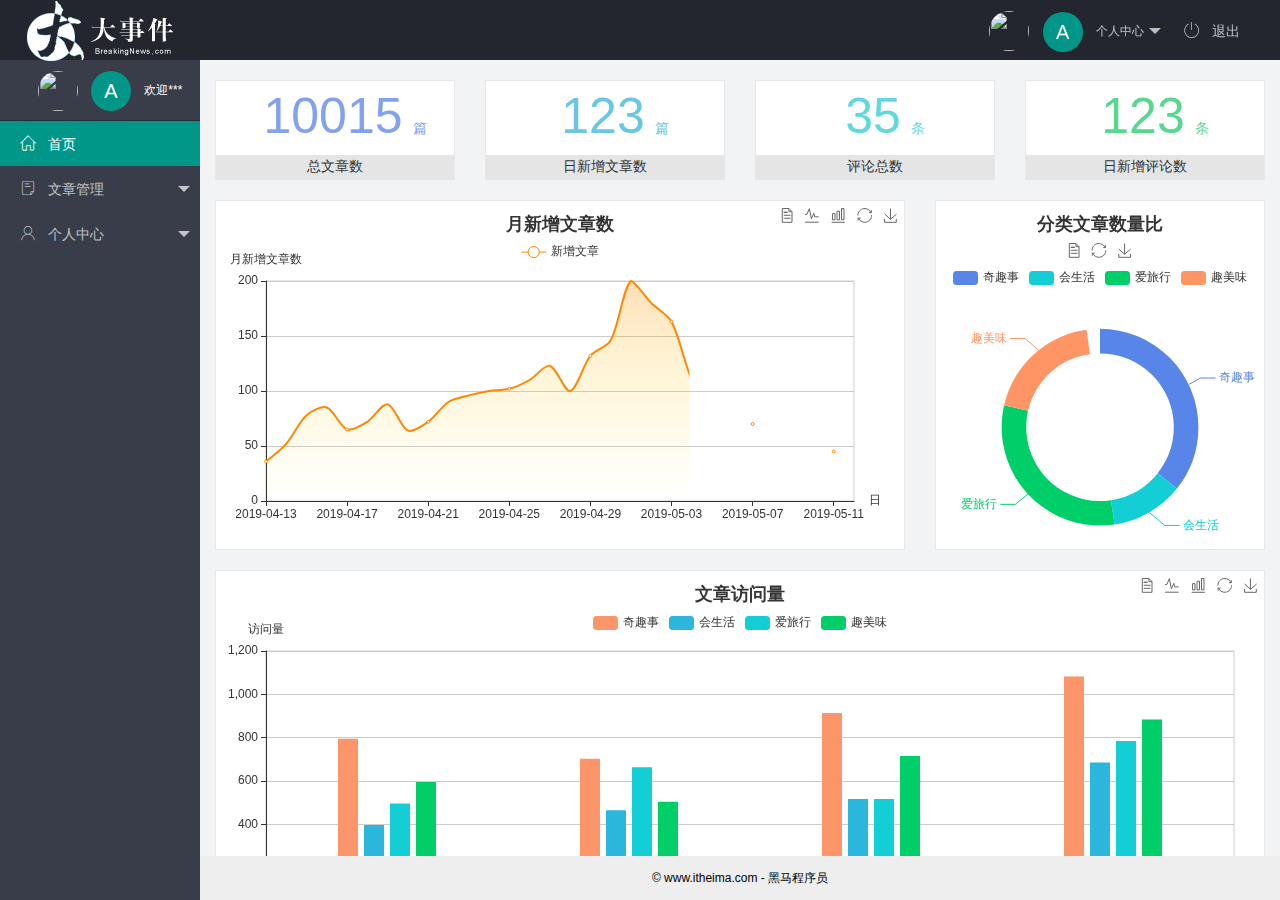
==== commit fb5d2407: "完成主页开发功能" ====
--- a/index.html
+++ b/index.html
@@ -1,97 +1,131 @@
 <!DOCTYPE html>
 <html lang="en">
-  <head>
-    <meta charset="UTF-8" />
-    <meta name="viewport" content="width=device-width, initial-scale=1.0" />
+
+<head>
+    <meta charset="UTF-8">
+    <meta name="viewport" content="width=device-width, initial-scale=1.0">
     <title>后台主页</title>
     <!-- 导入 layui 的样式表 -->
-    <link rel="stylesheet" href="/assets/lib/layui/css/layui.css" />
+    <link rel="stylesheet" href="assets/lib/layui/css/layui.css">
     <!-- 导入第三方图标库 -->
-    <link rel="stylesheet" href="/assets/fonts/iconfont.css" />
+    <link rel="stylesheet" href="assets/fonts/iconfont.css">
     <!-- 导入自己的样式表 -->
-    <link rel="stylesheet" href="/assets/css/index.css" />
-  </head>
-  <body class="layui-layout-body">
+    <link rel="stylesheet" href="assets/css/index.css">
+</head>
+
+<body class="layui-layout-body">
     <div class="layui-layout layui-layout-admin">
-      <div class="layui-header">
-        <div class="layui-logo">
-          <img src="/assets/images/logo.png" alt="" />
+        <div class="layui-header">
+            <div class="layui-logo">
+                <img src="assets/images/logo.png" alt="">
+            </div>
+            <!-- 头部区域（可配合layui已有的水平导航） -->
+            <ul class="layui-nav layui-layout-right">
+                <li class="layui-nav-item">
+                    <a href="javascript:;" class="userinfo">
+                        <img src="http://t.cn/RCzsdCq" class="layui-nav-img">
+                        <span class="text-avatar">A</span>
+                        个人中心
+                    </a>
+                    <dl class="layui-nav-child">
+                        <dd>
+                            <a href="user/user_info.html">基本资料</a>
+                        </dd>
+                        <dd>
+                            <a href="user/user_avatar.html">更换头像</a>
+                        </dd>
+                        <dd>
+                            <a href="user/user_pwd.html">重置密码</a>
+                        </dd>
+                    </dl>
+                </li>
+                <li class="layui-nav-item"><a href="javascript:;" id="btnLogout">
+                        <span class="iconfont icon-tuichu"></span>
+                        退出</a>
+                </li>
+            </ul>
         </div>
-        <!-- 头部区域（可配合layui已有的水平导航） -->
-        <ul class="layui-nav layui-layout-right">
-          <li class="layui-nav-item">
-            <a href="javascript:;" class="userinfo">
-              <img src="http://t.cn/RCzsdCq" class="layui-nav-img" />
-              <span class="text-avatar">A</span>
-              个人中心
-            </a>
-            <dl class="layui-nav-child">
-              <dd><a href="">基本资料</a></dd>
-              <dd><a href="">更换头像</a></dd>
-              <dd><a href="">重置密码</a></dd>
-            </dl>
-          </li>
-          <li class="layui-nav-item">
-            <a href=""><span class="iconfont icon-tuichu"></span>退出</a>
-          </li>
-        </ul>
-      </div>
+        <div class="layui-side layui-bg-black">
+            <div class="layui-side-scroll">
+                <!-- 左侧侧边栏上面头像 -->
+                <div class="userinfo">
+                    <img src="http://t.cn/RCzsdCq" class="layui-nav-img">
+                    <span class="text-avatar">A</span>
+                    <span id="welcome">欢迎***</span>
+                </div>
+                <!-- 左侧导航区域（可配合layui已有的垂直导航） -->
+                <ul class="layui-nav layui-nav-tree" lay-shrink="all">
+                    <li class="layui-nav-item layui-this">
+                        <a href="home/dashboard.html" target="fm">
+                            <span class="iconfont icon-home"></span>
+                            首页</a>
+                    </li>
+                    <li class="layui-nav-item">
+                        <a href="javascript:;">
+                            <span class="iconfont icon-16"></span>
+                            文章管理</a>
+                        <dl class="layui-nav-child">
+                            <dd>
+                                <a href="article/art_cate.html">
+                                    <i class="layui-icon layui-icon-app"></i>
+                                    文章类别</a>
+                            </dd>
+                            <dd>
+                                <a href="javascript:;">
+                                    <i class="layui-icon layui-icon-app"></i>
+                                    文章列表</a>
+                            </dd>
+                            <dd>
+                                <a href="javascript:;">
+                                    <i class="layui-icon layui-icon-app"></i>
+                                    发布文章</a>
+                            </dd>
+                        </dl>
+                    </li>
+                    <li class="layui-nav-item">
+                        <a href="javascript:;">
+                            <span class="iconfont icon-user"></span>
+                            个人中心</a>
+                        <dl class="layui-nav-child">
+                            <dd>
+                                <a href="user/user_info.html">
+                                    <i class="layui-icon layui-icon-app"></i>
+                                    基本资料</a>
+                            </dd>
+                            <dd>
+                                <a href="user/user_avatar.html">
+                                    <i class="layui-icon layui-icon-app"></i>
+                                    更换头像</a>
+                            </dd>
+                            <dd>
+                                <a href="user/user_pwd.html">
+                                    <i class="layui-icon layui-icon-app"></i>
+                                    重置密码</a>
+                            </dd>
+                        </dl>
+                    </li>
+                </ul>
+            </div>
+        </div>
 
-      <div class="layui-side layui-bg-black">
-        <div class="layui-side-scroll">
-          <div class="userinfo">
-            <img src="http://t.cn/RCzsdCq" class="layui-nav-img" />
-            <span class="text-avatar">A</span>
-            <span id="welcome">欢迎 ***</span>
-          </div>
-          <!-- 左侧导航区域（可配合layui已有的垂直导航） -->
-          <ul class="layui-nav layui-nav-tree" lay-shrink="all">
-            <li class="layui-nav-item layui-this">
-              <a href="/home/dashboard.html" target="fm"><span class="iconfont icon-home"></span>首页</a>
-            </li>
-            <li class="layui-nav-item">
-              <a class="" href="javascript:;"><span class="iconfont icon-16"></span>文章管理</a>
-              <dl class="layui-nav-child">
-                <dd>
-                  <a href="javascript:;"><i class="layui-icon layui-icon-app"></i>文章类别</a>
-                </dd>
-                <dd>
-                  <a href="javascript:;"><i class="layui-icon layui-icon-app"></i>文章列表</a>
-                </dd>
-                <dd>
-                  <a href="javascript:;"><i class="layui-icon layui-icon-app"></i>发布文章</a>
-                </dd>
-              </dl>
-            </li>
-            <li class="layui-nav-item">
-              <a href="javascript:;"><span class="iconfont icon-user"></span>个人中心</a>
-              <dl class="layui-nav-child">
-                <dd>
-                  <a href="javascript:;"><i class="layui-icon layui-icon-app"></i>基本资料</a>
-                </dd>
-                <dd>
-                  <a href="javascript:;"><i class="layui-icon layui-icon-app"></i>更换头像</a>
-                </dd>
-                <dd>
-                  <a href="javascript:;"><i class="layui-icon layui-icon-app"></i>重置密码</a>
-                </dd>
-              </dl>
-            </li>
-          </ul>
+        <div class="layui-body">
+            <!-- 内容主体区域 -->
+            <iframe name="fm" src="home/dashboard.html" frameborder="0"></iframe>
         </div>
-      </div>
 
-      <div class="layui-body">
-        <!-- 内容主体区域 -->
-        <iframe name="fm" src="/home/dashboard.html" frameborder="0"></iframe>
-      </div>
-
-      <div class="layui-footer">
-        <!-- 底部固定区域 -->
-        © www.itheima.com - 黑马程序员
-      </div>
+        <div class="layui-footer">
+            <!-- 底部固定区域 -->
+            © www.itheima.com - 黑马程序员
+        </div>
     </div>
     <!-- 导入 layui 的JS文件 -->
-    <script src="/assets/lib/layui/layui.all.js"></script>
-  </body>
-</html>
+    <script src="assets/lib/layui/layui.all.js"></script>
+    <!-- 导入 jQuery -->
+    <script src="assets/lib/jquery.js"></script>
+    <!-- 导入自己封装的 baseAPI -->
+    <script src="assets/js/baseAPI.js"></script>
+    <!-- 导入自己的 js 文件 -->
+    <script src="assets/js/index.js"></script>
+</body>
+
+</html>--- a/assets/css/index.css
+++ b/assets/css/index.css
@@ -14,17 +14,14 @@
 
 iframe {
   width: 100%;
-  height: 100%;
+  height: 100%
 }
-
 .layui-body {
   overflow: hidden;
 }
-
 a {
   transition: none !important;
 }
-
 .userinfo {
   height: 60px;
   line-height: 60px;
@@ -32,16 +29,13 @@
   font-size: 12px;
   user-select: none;
 }
-
 .layui-side-scroll .userinfo {
   border-bottom: 1px solid #282b33;
 }
-
 .layui-nav-img {
   width: 40px;
   height: 40px;
 }
-
 .text-avatar {
   display: inline-block;
   width: 40px;
@@ -49,10 +43,9 @@
   background-color: #009688;
   border-radius: 50%;
   line-height: 40px;
-  text-align: center;
   font-size: 20px;
   color: #fff;
   position: relative;
   top: 4px;
   margin-right: 10px;
-}
+}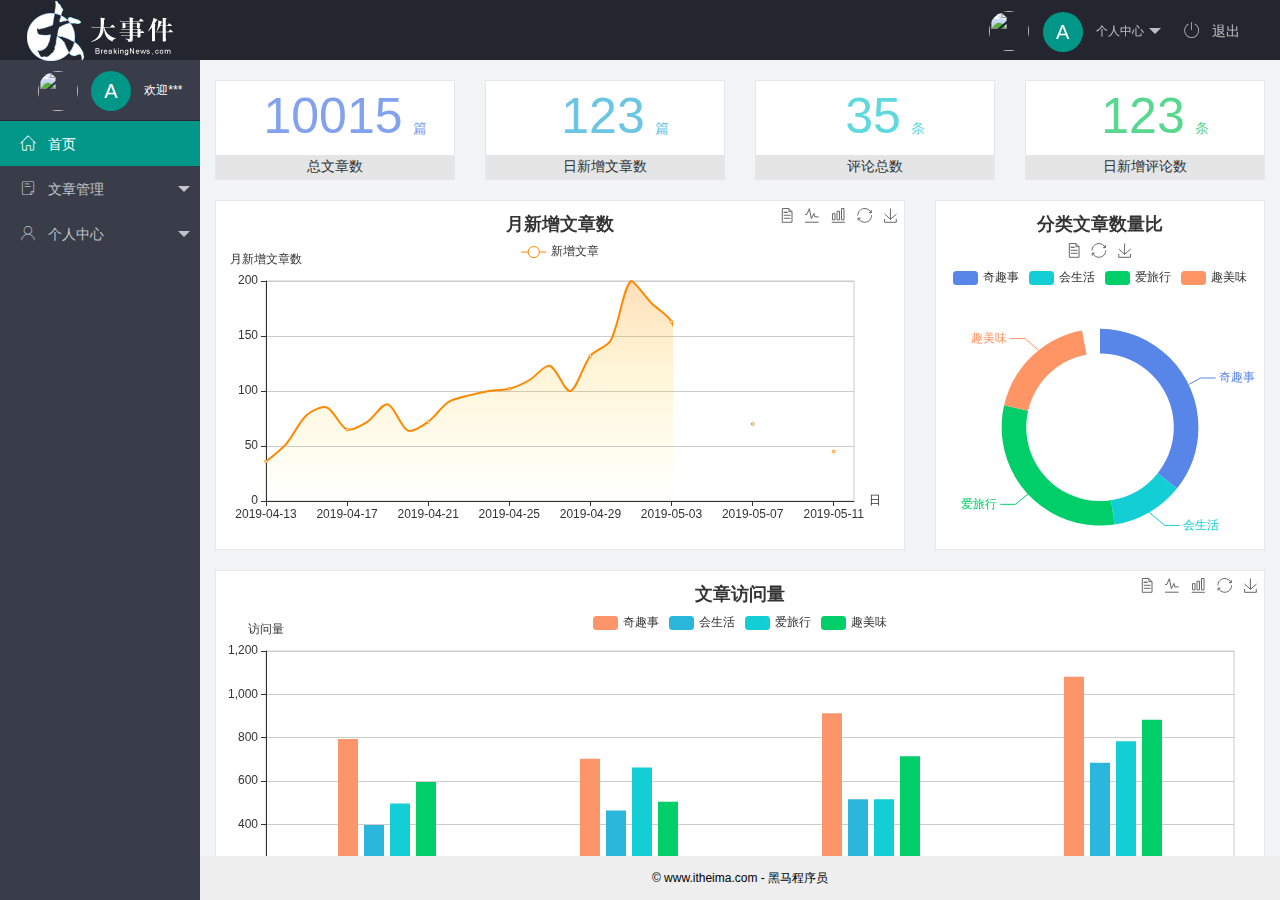
==== commit 4b81cd89: "完成个人中心开发功能" ====
--- a/index.html
+++ b/index.html
@@ -29,13 +29,13 @@
                     </a>
                     <dl class="layui-nav-child">
                         <dd>
-                            <a href="user/user_info.html">基本资料</a>
+                            <a href="user/user_info.html" target="fm">基本资料</a>
                         </dd>
                         <dd>
-                            <a href="user/user_avatar.html">更换头像</a>
+                            <a href="user/user_avatar.html" target="fm">更换头像</a>
                         </dd>
                         <dd>
-                            <a href="user/user_pwd.html">重置密码</a>
+                            <a href="user/user_pwd.html" target="fm">重置密码</a>
                         </dd>
                     </dl>
                 </li>
@@ -88,17 +88,17 @@
                             个人中心</a>
                         <dl class="layui-nav-child">
                             <dd>
-                                <a href="user/user_info.html">
+                                <a href="user/user_info.html" target="fm">
                                     <i class="layui-icon layui-icon-app"></i>
                                     基本资料</a>
                             </dd>
                             <dd>
-                                <a href="user/user_avatar.html">
+                                <a href="user/user_avatar.html" target="fm">
                                     <i class="layui-icon layui-icon-app"></i>
                                     更换头像</a>
                             </dd>
                             <dd>
-                                <a href="user/user_pwd.html">
+                                <a href="user/user_pwd.html" target="fm">
                                     <i class="layui-icon layui-icon-app"></i>
                                     重置密码</a>
                             </dd>
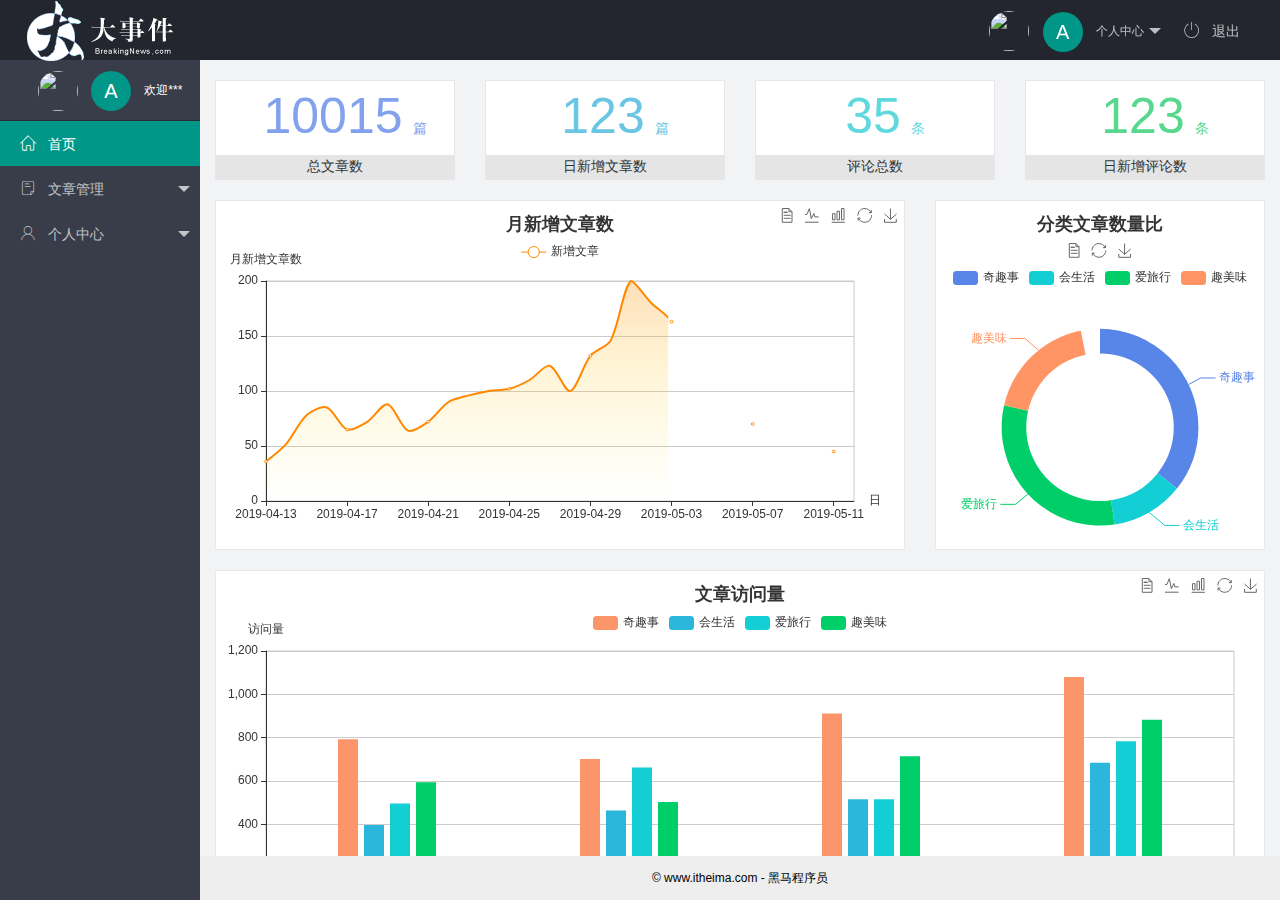
==== commit e76ec4f3: "完成文章管理相关功能的开发" ====
--- a/index.html
+++ b/index.html
@@ -29,13 +29,13 @@
                     </a>
                     <dl class="layui-nav-child">
                         <dd>
-                            <a href="user/user_info.html" target="fm">基本资料</a>
+                            <a href="/user/user_info.html" target="fm">基本资料</a>
                         </dd>
                         <dd>
-                            <a href="user/user_avatar.html" target="fm">更换头像</a>
+                            <a href="/user/user_avatar.html" target="fm">更换头像</a>
                         </dd>
                         <dd>
-                            <a href="user/user_pwd.html" target="fm">重置密码</a>
+                            <a href="/user/user_pwd.html" target="fm">重置密码</a>
                         </dd>
                     </dl>
                 </li>
@@ -66,17 +66,17 @@
                             文章管理</a>
                         <dl class="layui-nav-child">
                             <dd>
-                                <a href="article/art_cate.html">
+                                <a href="/article/art_cate.html" target="fm">
                                     <i class="layui-icon layui-icon-app"></i>
                                     文章类别</a>
                             </dd>
                             <dd>
-                                <a href="javascript:;">
+                                <a href="/article/art_list.html" target="fm">
                                     <i class="layui-icon layui-icon-app"></i>
                                     文章列表</a>
                             </dd>
                             <dd>
-                                <a href="javascript:;">
+                                <a href="/article/art_pub.html" target="fm">
                                     <i class="layui-icon layui-icon-app"></i>
                                     发布文章</a>
                             </dd>
@@ -88,17 +88,17 @@
                             个人中心</a>
                         <dl class="layui-nav-child">
                             <dd>
-                                <a href="user/user_info.html" target="fm">
+                                <a href="/user/user_info.html" target="fm">
                                     <i class="layui-icon layui-icon-app"></i>
                                     基本资料</a>
                             </dd>
                             <dd>
-                                <a href="user/user_avatar.html" target="fm">
+                                <a href="/user/user_avatar.html" target="fm">
                                     <i class="layui-icon layui-icon-app"></i>
                                     更换头像</a>
                             </dd>
                             <dd>
-                                <a href="user/user_pwd.html" target="fm">
+                                <a href="/user/user_pwd.html" target="fm">
                                     <i class="layui-icon layui-icon-app"></i>
                                     重置密码</a>
                             </dd>
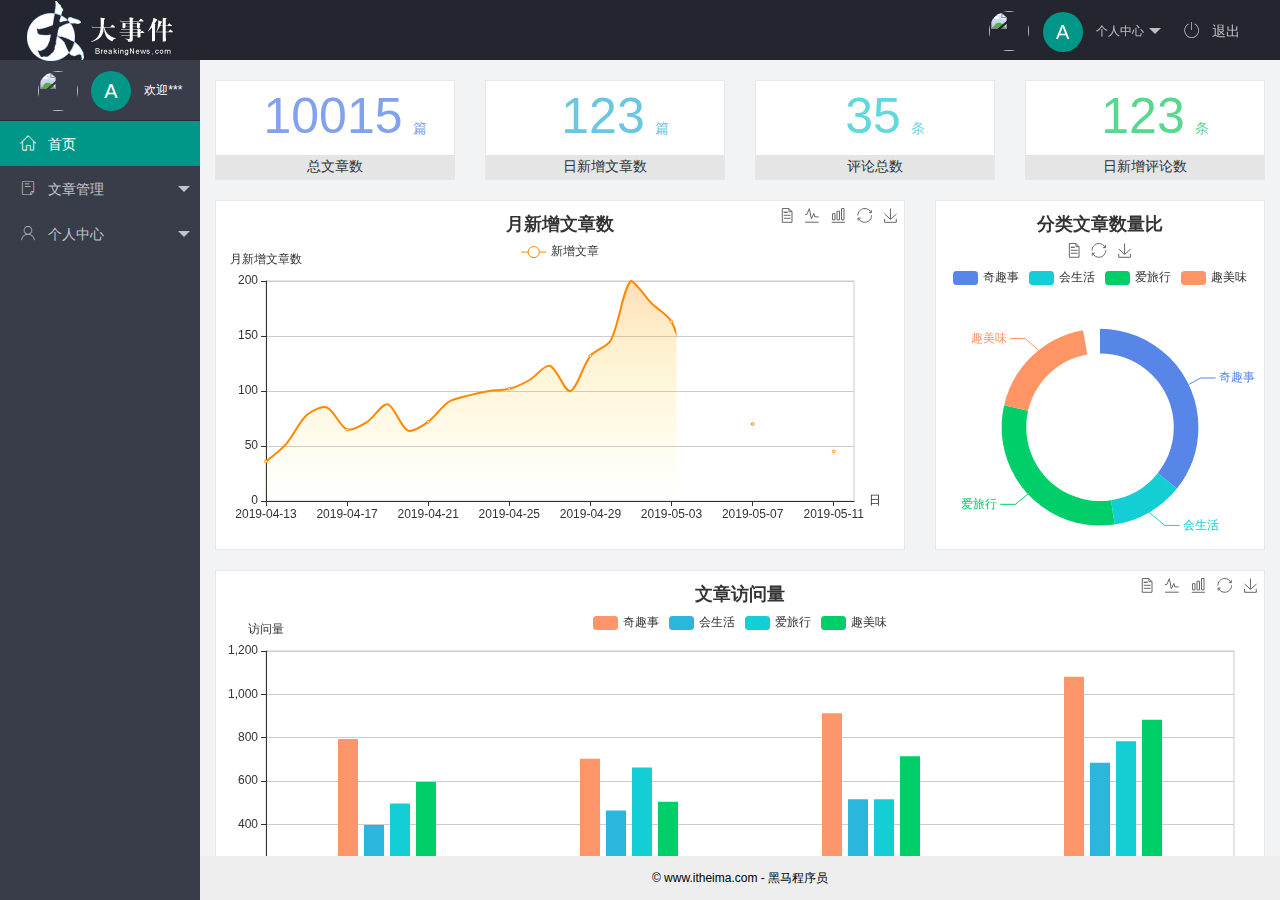
==== commit f6a768a6: "完成文章管理相关功能的开发" ====
--- a/index.html
+++ b/index.html
@@ -29,6 +29,15 @@
                     </a>
                     <dl class="layui-nav-child">
                         <dd>
+<<<<<<< HEAD
+                            <a href="user/user_info.html" target="fm">基本资料</a>
+                        </dd>
+                        <dd>
+                            <a href="user/user_avatar.html" target="fm">更换头像</a>
+                        </dd>
+                        <dd>
+                            <a href="user/user_pwd.html" target="fm">重置密码</a>
+=======
                             <a href="/user/user_info.html" target="fm">基本资料</a>
                         </dd>
                         <dd>
@@ -36,6 +45,7 @@
                         </dd>
                         <dd>
                             <a href="/user/user_pwd.html" target="fm">重置密码</a>
+>>>>>>> article
                         </dd>
                     </dl>
                 </li>
@@ -88,17 +98,29 @@
                             个人中心</a>
                         <dl class="layui-nav-child">
                             <dd>
+<<<<<<< HEAD
+                                <a href="user/user_info.html" target="fm">
+=======
                                 <a href="/user/user_info.html" target="fm">
+>>>>>>> article
                                     <i class="layui-icon layui-icon-app"></i>
                                     基本资料</a>
                             </dd>
                             <dd>
+<<<<<<< HEAD
+                                <a href="user/user_avatar.html" target="fm">
+=======
                                 <a href="/user/user_avatar.html" target="fm">
+>>>>>>> article
                                     <i class="layui-icon layui-icon-app"></i>
                                     更换头像</a>
                             </dd>
                             <dd>
+<<<<<<< HEAD
+                                <a href="user/user_pwd.html" target="fm">
+=======
                                 <a href="/user/user_pwd.html" target="fm">
+>>>>>>> article
                                     <i class="layui-icon layui-icon-app"></i>
                                     重置密码</a>
                             </dd>
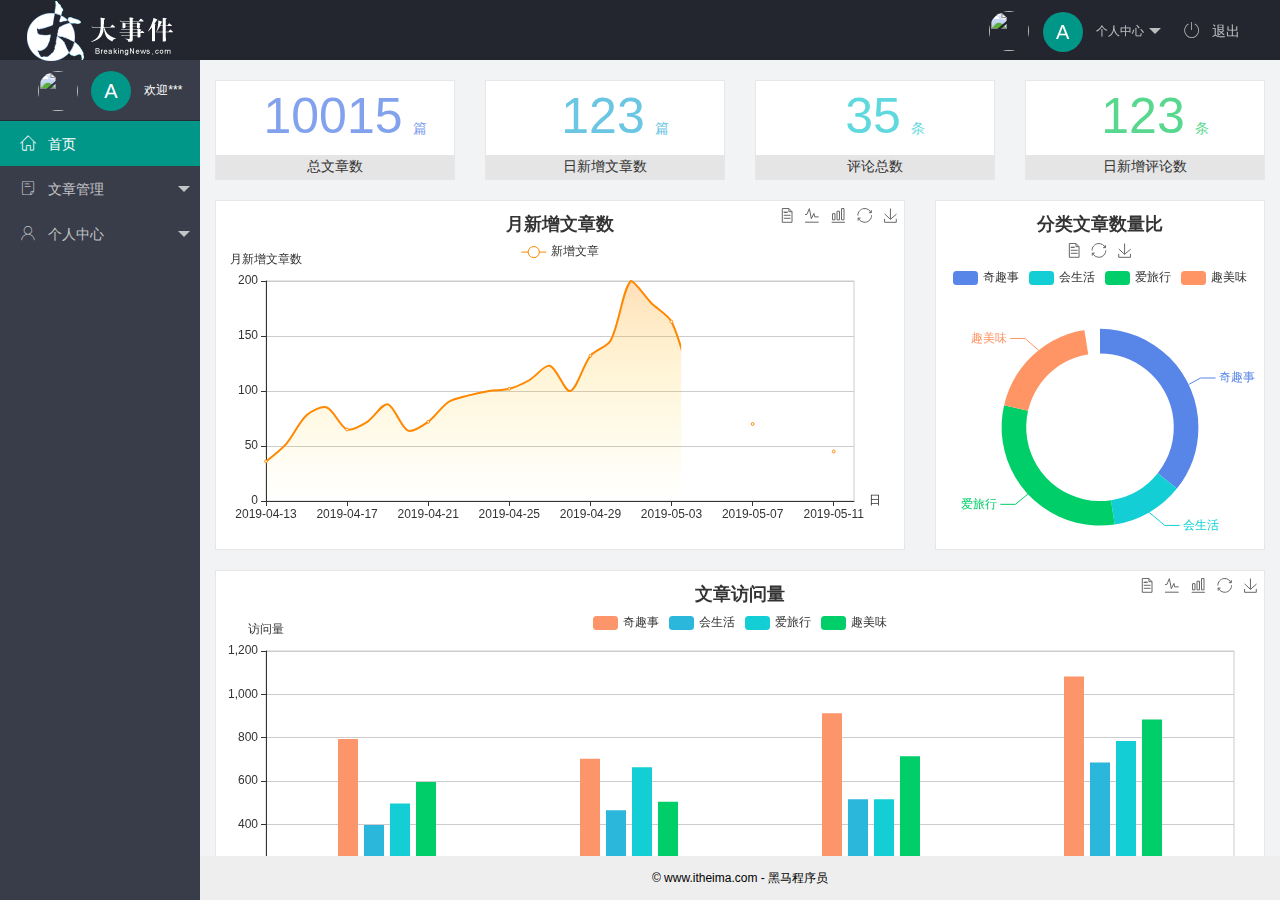
==== commit e9a1bd69: "完成个人中心功能开发" ====
--- a/index.html
+++ b/index.html
@@ -30,6 +30,7 @@
                     <dl class="layui-nav-child">
                         <dd>
 <<<<<<< HEAD
+<<<<<<< HEAD
                             <a href="user/user_info.html" target="fm">基本资料</a>
                         </dd>
                         <dd>
@@ -37,6 +38,15 @@
                         </dd>
                         <dd>
                             <a href="user/user_pwd.html" target="fm">重置密码</a>
+=======
+                            <a href="/user/user_info.html" target="fm">基本资料</a>
+                        </dd>
+                        <dd>
+                            <a href="/user/user_avatar.html" target="fm">更换头像</a>
+                        </dd>
+                        <dd>
+                            <a href="/user/user_pwd.html" target="fm">重置密码</a>
+>>>>>>> article
 =======
                             <a href="/user/user_info.html" target="fm">基本资料</a>
                         </dd>
@@ -99,7 +109,11 @@
                         <dl class="layui-nav-child">
                             <dd>
 <<<<<<< HEAD
+<<<<<<< HEAD
                                 <a href="user/user_info.html" target="fm">
+=======
+                                <a href="/user/user_info.html" target="fm">
+>>>>>>> article
 =======
                                 <a href="/user/user_info.html" target="fm">
 >>>>>>> article
@@ -108,7 +122,11 @@
                             </dd>
                             <dd>
 <<<<<<< HEAD
+<<<<<<< HEAD
                                 <a href="user/user_avatar.html" target="fm">
+=======
+                                <a href="/user/user_avatar.html" target="fm">
+>>>>>>> article
 =======
                                 <a href="/user/user_avatar.html" target="fm">
 >>>>>>> article
@@ -117,7 +135,11 @@
                             </dd>
                             <dd>
 <<<<<<< HEAD
+<<<<<<< HEAD
                                 <a href="user/user_pwd.html" target="fm">
+=======
+                                <a href="/user/user_pwd.html" target="fm">
+>>>>>>> article
 =======
                                 <a href="/user/user_pwd.html" target="fm">
 >>>>>>> article
